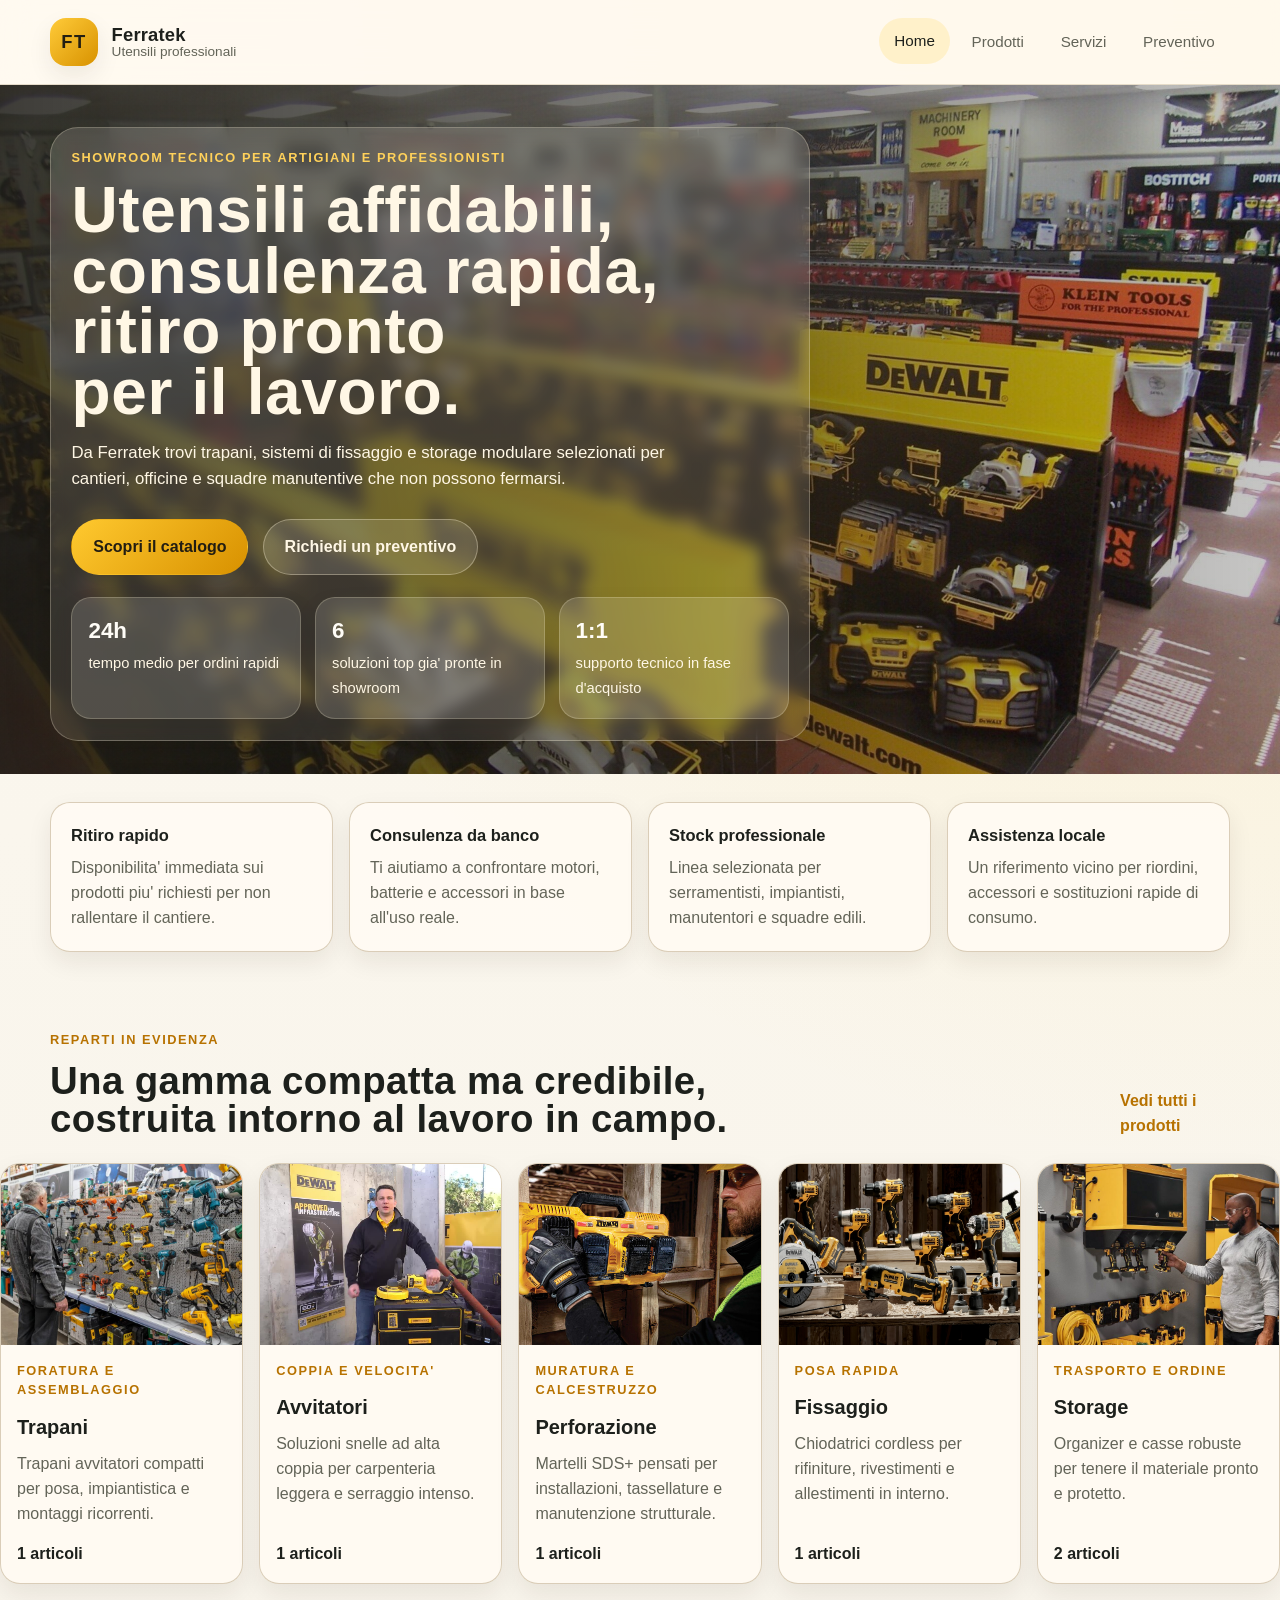
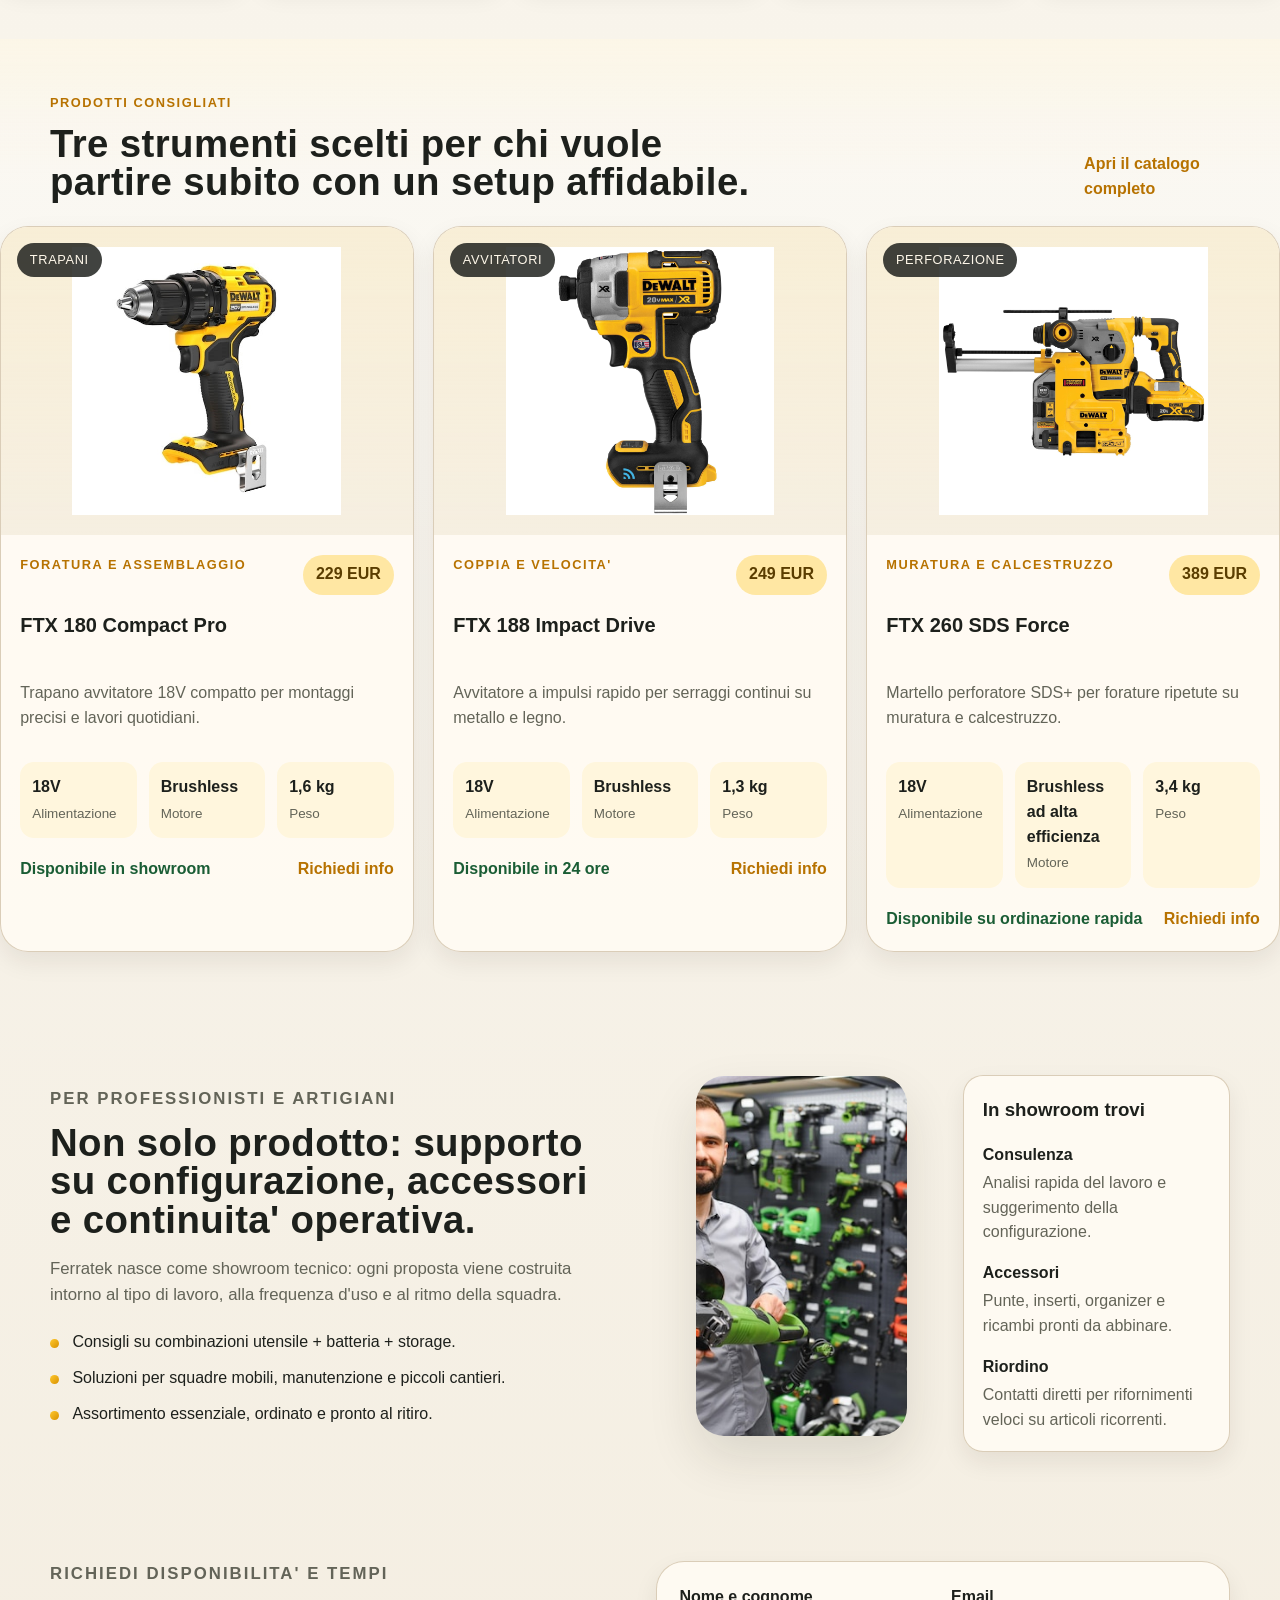
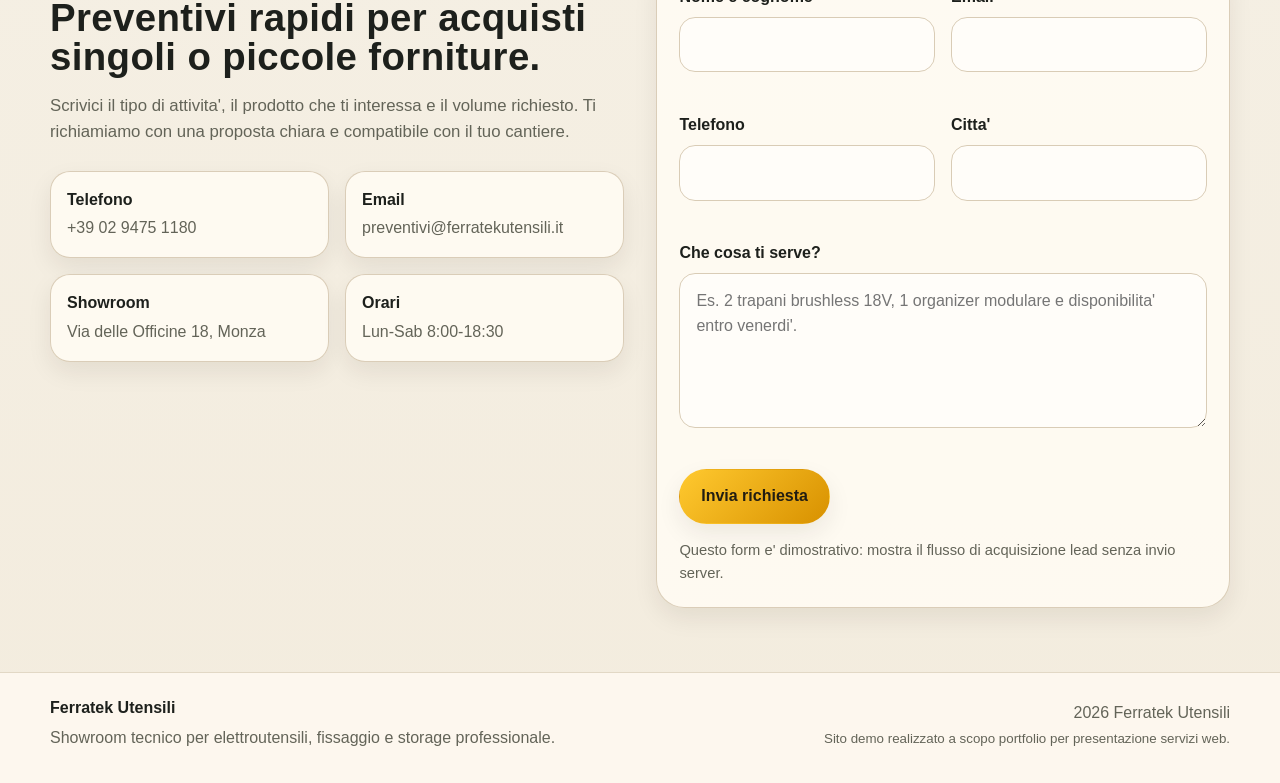
==== index.html @ fd9f859c "Initial commit" ====
<!DOCTYPE html>
<html lang="it">
  <head>
    <meta charset="UTF-8" />
    <meta name="viewport" content="width=device-width, initial-scale=1.0" />
    <title>Ferratek Utensili | Soluzioni professionali per cantiere e officina</title>
    <meta
      name="description"
      content="Ferratek Utensili e' il punto di riferimento per elettroutensili, storage professionale e consulenza tecnica per artigiani e imprese."
    />
    <link rel="stylesheet" href="assets/css/styles.css" />
  </head>
  <body data-page="home">
    <header class="site-header">
      <div class="container header-inner">
        <a class="brand" href="index.html" aria-label="Ferratek Utensili">
          <span class="brand-mark">FT</span>
          <span class="brand-copy">
            <strong>Ferratek</strong>
            <span>Utensili professionali</span>
          </span>
        </a>
        <button
          class="nav-toggle"
          type="button"
          aria-expanded="false"
          aria-controls="site-nav"
          aria-label="Apri menu di navigazione"
        >
          <span></span>
          <span></span>
          <span></span>
        </button>
        <nav class="site-nav" id="site-nav" aria-label="Navigazione principale">
          <a class="nav-link is-current" href="index.html">Home</a>
          <a class="nav-link" href="products.html">Prodotti</a>
          <a class="nav-link" href="#servizi">Servizi</a>
          <a class="nav-link" href="#preventivo">Preventivo</a>
        </nav>
      </div>
    </header>

    <main>
      <section class="hero-section">
        <div class="container hero-layout">
          <div class="hero-copy" data-reveal>
            <p class="eyebrow">Showroom tecnico per artigiani e professionisti</p>
            <h1>Utensili affidabili, consulenza rapida, ritiro pronto per il lavoro.</h1>
            <p class="hero-text">
              Da Ferratek trovi trapani, sistemi di fissaggio e storage modulare
              selezionati per cantieri, officine e squadre manutentive che non
              possono fermarsi.
            </p>
            <div class="hero-actions">
              <a class="button button-primary" href="products.html">Scopri il catalogo</a>
              <a class="button button-secondary" href="#preventivo">Richiedi un preventivo</a>
            </div>
            <div class="hero-metrics">
              <article>
                <strong>24h</strong>
                <span>tempo medio per ordini rapidi</span>
              </article>
              <article>
                <strong>6</strong>
                <span>soluzioni top gia' pronte in showroom</span>
              </article>
              <article>
                <strong>1:1</strong>
                <span>supporto tecnico in fase d'acquisto</span>
              </article>
            </div>
          </div>
        </div>
      </section>

      <section class="trust-section">
        <div class="container trust-grid">
          <article class="trust-card" data-reveal>
            <strong>Ritiro rapido</strong>
            <p>Disponibilita' immediata sui prodotti piu' richiesti per non rallentare il cantiere.</p>
          </article>
          <article class="trust-card" data-reveal>
            <strong>Consulenza da banco</strong>
            <p>Ti aiutiamo a confrontare motori, batterie e accessori in base all'uso reale.</p>
          </article>
          <article class="trust-card" data-reveal>
            <strong>Stock professionale</strong>
            <p>Linea selezionata per serramentisti, impiantisti, manutentori e squadre edili.</p>
          </article>
          <article class="trust-card" data-reveal>
            <strong>Assistenza locale</strong>
            <p>Un riferimento vicino per riordini, accessori e sostituzioni rapide di consumo.</p>
          </article>
        </div>
      </section>

      <section class="section-shell">
        <div class="container section-head">
          <div>
            <p class="eyebrow">Reparti in evidenza</p>
            <h2>Una gamma compatta ma credibile, costruita intorno al lavoro in campo.</h2>
          </div>
          <a class="text-link" href="products.html">Vedi tutti i prodotti</a>
        </div>
        <div id="category-grid" class="category-grid"></div>
      </section>

      <section class="section-shell section-highlight">
        <div class="container section-head">
          <div>
            <p class="eyebrow">Prodotti consigliati</p>
            <h2>Tre strumenti scelti per chi vuole partire subito con un setup affidabile.</h2>
          </div>
          <a class="text-link" href="products.html">Apri il catalogo completo</a>
        </div>
        <div id="featured-products" class="featured-grid"></div>
      </section>

      <section id="servizi" class="section-shell">
        <div class="container service-layout">
          <div class="service-copy" data-reveal>
            <p class="eyebrow">Per professionisti e artigiani</p>
            <h2>Non solo prodotto: supporto su configurazione, accessori e continuita' operativa.</h2>
            <p>
              Ferratek nasce come showroom tecnico: ogni proposta viene costruita
              intorno al tipo di lavoro, alla frequenza d'uso e al ritmo della squadra.
            </p>
            <ul class="service-list">
              <li>Consigli su combinazioni utensile + batteria + storage.</li>
              <li>Soluzioni per squadre mobili, manutenzione e piccoli cantieri.</li>
              <li>Assortimento essenziale, ordinato e pronto al ritiro.</li>
            </ul>
          </div>
          <div class="service-visual" data-reveal>
            <figure class="service-photo">
              <img
                src="images/staff/male-customer-power-tool-store_255667-70055-1896572058.jpg"
                alt="Addetto del negozio durante una consulenza tecnica"
                loading="lazy"
              />
            </figure>
            <aside class="service-panel">
              <h3>In showroom trovi</h3>
              <dl>
                <div>
                  <dt>Consulenza</dt>
                  <dd>Analisi rapida del lavoro e suggerimento della configurazione.</dd>
                </div>
                <div>
                  <dt>Accessori</dt>
                  <dd>Punte, inserti, organizer e ricambi pronti da abbinare.</dd>
                </div>
                <div>
                  <dt>Riordino</dt>
                  <dd>Contatti diretti per rifornimenti veloci su articoli ricorrenti.</dd>
                </div>
              </dl>
            </aside>
          </div>
        </div>
      </section>

      <section id="preventivo" class="section-shell contact-section">
        <div class="container contact-layout">
          <div class="contact-copy" data-reveal>
            <p class="eyebrow">Richiedi disponibilita' e tempi</p>
            <h2>Preventivi rapidi per acquisti singoli o piccole forniture.</h2>
            <p>
              Scrivici il tipo di attivita', il prodotto che ti interessa e il
              volume richiesto. Ti richiamiamo con una proposta chiara e compatibile
              con il tuo cantiere.
            </p>
            <div class="contact-cards">
              <article>
                <strong>Telefono</strong>
                <span>+39 02 9475 1180</span>
              </article>
              <article>
                <strong>Email</strong>
                <span>preventivi@ferratekutensili.it</span>
              </article>
              <article>
                <strong>Showroom</strong>
                <span>Via delle Officine 18, Monza</span>
              </article>
              <article>
                <strong>Orari</strong>
                <span>Lun-Sab 8:00-18:30</span>
              </article>
            </div>
          </div>

          <form class="quote-form" id="quote-form" novalidate data-reveal>
            <div class="form-grid">
              <label class="field">
                <span>Nome e cognome</span>
                <input type="text" name="name" required />
                <small class="field-note"></small>
              </label>
              <label class="field">
                <span>Email</span>
                <input type="email" name="email" required />
                <small class="field-note"></small>
              </label>
              <label class="field">
                <span>Telefono</span>
                <input type="tel" name="phone" required />
                <small class="field-note"></small>
              </label>
              <label class="field">
                <span>Citta'</span>
                <input type="text" name="city" required />
                <small class="field-note"></small>
              </label>
              <label class="field field-full">
                <span>Che cosa ti serve?</span>
                <textarea
                  name="message"
                  rows="5"
                  required
                  placeholder="Es. 2 trapani brushless 18V, 1 organizer modulare e disponibilita' entro venerdi'."
                ></textarea>
                <small class="field-note"></small>
              </label>
            </div>
            <button class="button button-primary" type="submit">Invia richiesta</button>
            <p class="form-disclaimer">
              Questo form e' dimostrativo: mostra il flusso di acquisizione lead senza invio server.
            </p>
            <p class="form-success" id="form-success" role="status" aria-live="polite" hidden>
              Richiesta simulata correttamente. In una versione live qui comparirebbe l'integrazione email o CRM.
            </p>
          </form>
        </div>
      </section>
    </main>

    <footer class="site-footer">
      <div class="container footer-inner">
        <div>
          <strong>Ferratek Utensili</strong>
          <p>Showroom tecnico per elettroutensili, fissaggio e storage professionale.</p>
        </div>
        <div class="footer-note">
          <p><span id="current-year"></span> Ferratek Utensili</p>
          <small>Sito demo realizzato a scopo portfolio per presentazione servizi web.</small>
        </div>
      </div>
    </footer>

    <script src="assets/js/products.js" defer></script>
    <script src="assets/js/main.js" defer></script>
  </body>
</html>
---- assets/css/styles.css ----
:root {
  --bg: #f7f3ea;
  --bg-strong: #fffdf9;
  --surface: #fffaf1;
  --surface-alt: #efe6d4;
  --ink: #1d201c;
  --muted: #636458;
  --line: #d9ccb6;
  --accent: #efb208;
  --accent-deep: #b77200;
  --accent-soft: #ffe7a3;
  --shadow-lg: 0 22px 50px rgba(35, 31, 19, 0.12);
  --shadow-sm: 0 10px 24px rgba(35, 31, 19, 0.08);
  --radius-lg: 28px;
  --radius-md: 20px;
  --radius-sm: 14px;
  --container: min(1180px, calc(100vw - 2rem));
}

*,
*::before,
*::after {
  box-sizing: border-box;
}

html {
  scroll-behavior: smooth;
}

body {
  margin: 0;
  font-family: "Trebuchet MS", "Segoe UI", sans-serif;
  color: var(--ink);
  background:
    radial-gradient(circle at top right, rgba(255, 215, 94, 0.24), transparent 28%),
    linear-gradient(180deg, #fcf8ef 0%, var(--bg) 52%, #f3ecde 100%);
  line-height: 1.55;
}

img {
  display: block;
  max-width: 100%;
}

a {
  color: inherit;
  text-decoration: none;
}

button,
input,
textarea {
  font: inherit;
}

button {
  cursor: pointer;
}

.container {
  width: var(--container);
  margin: 0 auto;
}

.site-header {
  position: sticky;
  top: 0;
  z-index: 20;
  backdrop-filter: blur(16px);
  background: rgba(255, 250, 241, 0.88);
  border-bottom: 1px solid rgba(217, 204, 182, 0.65);
}

.header-inner {
  display: flex;
  align-items: center;
  justify-content: space-between;
  gap: 1.25rem;
  min-height: 84px;
}

.brand {
  display: inline-flex;
  align-items: center;
  gap: 0.85rem;
  min-width: 0;
}

.brand-mark {
  display: inline-grid;
  place-items: center;
  width: 48px;
  height: 48px;
  border-radius: 16px;
  background: linear-gradient(135deg, #ffcb39, #d89200);
  color: #241f12;
  font-family: "Arial Narrow", "Franklin Gothic Medium", sans-serif;
  font-size: 1.15rem;
  font-weight: 800;
  letter-spacing: 0.08em;
  box-shadow: var(--shadow-sm);
}

.brand-copy {
  display: flex;
  flex-direction: column;
  line-height: 1.05;
}

.brand-copy strong,
.hero-copy h1,
.section-head h2,
.catalog-copy h1,
.catalog-toolbar h2,
.service-copy h2,
.contact-copy h2 {
  font-family: "Arial Narrow", "Franklin Gothic Medium", sans-serif;
  letter-spacing: 0.01em;
}

.brand-copy strong {
  font-size: 1.15rem;
}

.brand-copy span:last-child {
  font-size: 0.85rem;
  color: var(--muted);
}

.site-nav {
  display: flex;
  flex-wrap: wrap;
  justify-content: flex-end;
  gap: 0.4rem;
}

.nav-toggle {
  display: none;
  align-items: center;
  justify-content: center;
  width: 48px;
  height: 48px;
  padding: 0;
  border: 1px solid rgba(217, 204, 182, 0.9);
  border-radius: 16px;
  background: rgba(255, 250, 241, 0.94);
  box-shadow: var(--shadow-sm);
}

.nav-toggle span {
  position: absolute;
  width: 18px;
  height: 2px;
  border-radius: 999px;
  background: var(--ink);
  transition: transform 180ms ease, opacity 180ms ease;
}

.nav-toggle span:nth-child(1) {
  transform: translateY(-6px);
}

.nav-toggle span:nth-child(3) {
  transform: translateY(6px);
}

.nav-toggle.is-open span:nth-child(1) {
  transform: rotate(45deg);
}

.nav-toggle.is-open span:nth-child(2) {
  opacity: 0;
}

.nav-toggle.is-open span:nth-child(3) {
  transform: rotate(-45deg);
}

.nav-link {
  padding: 0.72rem 0.95rem;
  border-radius: 999px;
  color: var(--muted);
  font-size: 0.95rem;
  transition: background-color 160ms ease, color 160ms ease, transform 160ms ease;
}

.nav-link:hover,
.nav-link:focus-visible,
.nav-link.is-current {
  color: var(--ink);
  background: rgba(255, 226, 134, 0.34);
  transform: translateY(-1px);
}

.hero-section,
.catalog-hero {
  position: relative;
  overflow: clip;
}

.hero-section {
  padding: 2.6rem 0 2.1rem;
  background:
    linear-gradient(90deg, rgba(25, 23, 18, 0.84) 0%, rgba(25, 23, 18, 0.62) 42%, rgba(25, 23, 18, 0.24) 100%),
    url("../../images/prodotti/2014-10-26+01.36.22-3424379172.jpg") center/cover no-repeat;
}

.hero-layout,
.catalog-hero-layout,
.service-layout,
.contact-layout {
  display: grid;
  gap: 2rem;
}

.hero-layout,
.catalog-hero-layout {
  grid-template-columns: minmax(0, 760px);
  align-items: center;
}

.hero-copy h1,
.catalog-copy h1 {
  margin: 0 0 1rem;
  font-size: clamp(2.8rem, 5vw, 5.2rem);
  line-height: 0.95;
  text-wrap: balance;
}

.hero-text,
.catalog-copy p:last-child,
.contact-copy p,
.service-copy p {
  max-width: 64ch;
  color: var(--muted);
  font-size: 1.05rem;
}

.eyebrow {
  margin: 0 0 0.75rem;
  color: var(--accent-deep);
  text-transform: uppercase;
  font-size: 0.8rem;
  letter-spacing: 0.12em;
  font-weight: 800;
}

.hero-actions {
  display: flex;
  flex-wrap: wrap;
  gap: 0.9rem;
  margin-top: 1.7rem;
}

.hero-copy {
  padding: clamp(1.2rem, 1.6vw, 1.6rem);
  border-radius: var(--radius-lg);
  background: linear-gradient(180deg, rgba(255, 251, 243, 0.16), rgba(255, 251, 243, 0.1));
  border: 1px solid rgba(255, 243, 214, 0.26);
  box-shadow: var(--shadow-lg);
  backdrop-filter: blur(8px);
}

.hero-copy h1,
.hero-copy .hero-text,
.hero-copy .hero-metrics span {
  color: #fff7e5;
}

.hero-copy .eyebrow {
  color: #ffd15a;
}

.hero-copy .button-secondary {
  border-color: rgba(255, 244, 212, 0.35);
  background: rgba(255, 251, 243, 0.12);
  color: #fff7e5;
}

.button {
  display: inline-flex;
  align-items: center;
  justify-content: center;
  min-height: 52px;
  padding: 0.9rem 1.3rem;
  border-radius: 999px;
  border: 1px solid transparent;
  font-weight: 700;
  transition: transform 180ms ease, box-shadow 180ms ease, background-color 180ms ease;
}

.button:hover,
.button:focus-visible,
.filter-chip:hover,
.filter-chip:focus-visible,
.text-link:hover,
.text-link:focus-visible {
  transform: translateY(-2px);
}

.button-primary {
  background: linear-gradient(135deg, #ffc92f, #d89100);
  color: #221d12;
  box-shadow: var(--shadow-sm);
}

.button-secondary {
  border-color: var(--line);
  background: rgba(255, 255, 255, 0.6);
}

.hero-metrics {
  display: grid;
  grid-template-columns: repeat(3, minmax(0, 1fr));
  gap: 0.85rem;
  margin-top: 1.4rem;
}

.hero-metrics article {
  padding: 1rem 1rem 1.1rem;
  border-radius: var(--radius-md);
  background: rgba(255, 251, 243, 0.14);
  border: 1px solid rgba(255, 243, 214, 0.22);
  box-shadow: var(--shadow-sm);
}

.hero-metrics strong {
  display: block;
  font-size: 1.4rem;
  margin-bottom: 0.15rem;
  color: #fffdf7;
}

.hero-metrics span {
  color: #f4ead4;
  font-size: 0.92rem;
}

.service-photo,
.catalog-hero-figure {
  overflow: hidden;
  border-radius: var(--radius-lg);
  box-shadow: var(--shadow-lg);
}

.service-photo img,
.catalog-hero-figure img {
  width: 100%;
  height: 100%;
  object-fit: cover;
}

.catalog-hero-figure img {
  object-fit: contain;
}

.trust-section {
  padding-top: 1.75rem;
  padding-bottom: 1.5rem;
}

.trust-grid {
  display: grid;
  grid-template-columns: repeat(4, minmax(0, 1fr));
  gap: 1rem;
}

.trust-card,
.service-panel,
.contact-cards article,
.quote-form,
.category-card,
.product-card,
.catalog-shell {
  background: rgba(255, 251, 243, 0.9);
  border: 1px solid rgba(217, 204, 182, 0.95);
  box-shadow: var(--shadow-sm);
}

.trust-card {
  padding: 1.25rem;
  border-radius: var(--radius-md);
}

.trust-card strong {
  display: block;
  margin-bottom: 0.45rem;
  font-size: 1.03rem;
}

.trust-card p {
  margin: 0;
  color: var(--muted);
}

.section-shell {
  padding: 3.4rem 0;
}

.section-highlight {
  background:
    linear-gradient(180deg, rgba(255, 231, 163, 0.15), transparent 14%),
    linear-gradient(180deg, rgba(255, 255, 255, 0.42), rgba(255, 255, 255, 0));
}

.section-head {
  display: flex;
  align-items: end;
  justify-content: space-between;
  gap: 1.5rem;
  margin-bottom: 1.5rem;
}

.section-head h2,
.service-copy h2,
.contact-copy h2,
.catalog-toolbar h2 {
  margin: 0;
  font-size: clamp(2rem, 3vw, 3.3rem);
  line-height: 1;
  text-wrap: balance;
}

.text-link {
  color: var(--accent-deep);
  font-weight: 700;
  transition: transform 180ms ease, color 180ms ease;
}

.text-link:hover,
.text-link:focus-visible {
  color: #8b5900;
}

.category-grid {
  display: grid;
  grid-template-columns: repeat(5, minmax(0, 1fr));
  gap: 1rem;
}

.category-card {
  display: flex;
  flex-direction: column;
  border-radius: var(--radius-md);
  overflow: hidden;
  transition: transform 180ms ease, box-shadow 180ms ease;
}

.category-card:hover,
.category-card:focus-visible,
.product-card:hover,
.product-card:focus-within {
  transform: translateY(-4px);
  box-shadow: 0 28px 50px rgba(35, 31, 19, 0.13);
}

.category-card-image {
  aspect-ratio: 4 / 3;
  overflow: hidden;
}

.category-card-image img {
  width: 100%;
  height: 100%;
  object-fit: cover;
}

.category-card-storage .category-card-image img {
  transform: scale(1.32);
  transform-origin: center;
  object-position: center 52%;
}

.category-card-copy {
  display: flex;
  flex: 1;
  flex-direction: column;
  padding: 1rem;
}

.category-card-copy h3,
.product-card h3 {
  margin: 0 0 0.55rem;
  font-size: 1.25rem;
}

.category-card-copy p:not(.eyebrow),
.product-tagline,
.catalog-status,
.product-specs span,
.use-case,
.form-disclaimer,
.field-note,
.footer-note small,
.site-footer p {
  color: var(--muted);
}

.category-card-copy p:not(.eyebrow) {
  margin: 0 0 1rem;
}

.category-meta {
  margin-top: auto;
  color: var(--ink);
  font-weight: 700;
}

.featured-grid,
.product-grid {
  display: grid;
  gap: 1.2rem;
}

.featured-grid {
  grid-template-columns: repeat(3, minmax(0, 1fr));
}

.product-grid {
  grid-template-columns: repeat(2, minmax(0, 1fr));
}

.product-card {
  border-radius: var(--radius-lg);
  overflow: hidden;
}

.product-image-wrap {
  position: relative;
  aspect-ratio: 4 / 3;
  background:
    linear-gradient(180deg, rgba(255, 238, 188, 0.28), rgba(255, 255, 255, 0)),
    #f6efe1;
}

.product-image-wrap img {
  width: 100%;
  height: 100%;
  object-fit: contain;
  padding: 1.25rem;
}

.product-category {
  position: absolute;
  left: 1rem;
  top: 1rem;
  padding: 0.45rem 0.8rem;
  border-radius: 999px;
  background: rgba(29, 32, 28, 0.84);
  color: #fff8ea;
  font-size: 0.8rem;
  letter-spacing: 0.05em;
  text-transform: uppercase;
}

.product-card-body {
  display: flex;
  flex-direction: column;
  gap: 0.95rem;
  padding: 1.2rem;
}

.product-topline {
  display: flex;
  align-items: start;
  justify-content: space-between;
  gap: 1rem;
}

.product-topline .eyebrow {
  margin: 0;
}

.price-tag {
  flex-shrink: 0;
  display: inline-flex;
  align-items: center;
  justify-content: center;
  min-width: 88px;
  min-height: 40px;
  padding: 0.35rem 0.8rem;
  border-radius: 999px;
  background: var(--accent-soft);
  color: #5a3d00;
  font-weight: 800;
}

.product-specs,
.compact-specs,
.service-list,
.service-panel dl {
  margin: 0;
  padding: 0;
  list-style: none;
}

.product-specs {
  display: grid;
  gap: 0.55rem;
}

.product-specs li {
  display: flex;
  justify-content: space-between;
  gap: 1rem;
  padding-bottom: 0.55rem;
  border-bottom: 1px solid rgba(217, 204, 182, 0.55);
}

.product-specs strong {
  text-align: right;
}

.compact-specs {
  display: grid;
  grid-template-columns: repeat(3, minmax(0, 1fr));
  gap: 0.75rem;
}

.compact-specs li {
  padding: 0.85rem 0.75rem;
  border-radius: var(--radius-sm);
  background: #fff6dd;
}

.compact-specs strong,
.compact-specs span {
  display: block;
}

.compact-specs strong {
  margin-bottom: 0.22rem;
}

.compact-specs span {
  font-size: 0.84rem;
  color: var(--muted);
}

.use-case {
  margin: 0;
}

.product-footer {
  display: flex;
  align-items: center;
  justify-content: space-between;
  gap: 1rem;
  margin-top: auto;
  padding-top: 0.25rem;
}

.availability {
  font-weight: 700;
  color: #1a5d35;
}

.service-layout,
.contact-layout {
  grid-template-columns: repeat(2, minmax(0, 1fr));
  align-items: center;
}

.service-list {
  display: grid;
  gap: 0.7rem;
  margin-top: 1.4rem;
}

.service-list li {
  position: relative;
  padding-left: 1.4rem;
}

.service-list li::before {
  content: "";
  position: absolute;
  left: 0;
  top: 0.55rem;
  width: 0.55rem;
  height: 0.55rem;
  border-radius: 50%;
  background: linear-gradient(135deg, #ffc92f, #d89100);
}

.service-visual {
  display: grid;
  grid-template-columns: 1fr 0.92fr;
  gap: 1rem;
}

.service-photo {
  min-height: 360px;
}

.service-photo img {
  object-position: center;
}

.service-panel {
  align-self: end;
  padding: 1.2rem;
  border-radius: var(--radius-md);
}

.service-panel h3 {
  margin-top: 0;
}

.service-panel dl {
  display: grid;
  gap: 1rem;
}

.service-panel dt {
  font-weight: 800;
  margin-bottom: 0.2rem;
}

.service-panel dd {
  margin: 0;
  color: var(--muted);
}

.contact-section {
  padding-bottom: 4rem;
}

.contact-layout {
  align-items: start;
}

.contact-cards {
  display: grid;
  grid-template-columns: repeat(2, minmax(0, 1fr));
  gap: 1rem;
  margin-top: 1.6rem;
}

.contact-cards article {
  padding: 1rem;
  border-radius: var(--radius-md);
}

.contact-cards strong,
.contact-cards span {
  display: block;
}

.contact-cards span {
  margin-top: 0.25rem;
  color: var(--muted);
}

.quote-form {
  padding: 1.4rem;
  border-radius: var(--radius-lg);
}

.form-grid {
  display: grid;
  grid-template-columns: repeat(2, minmax(0, 1fr));
  gap: 1rem;
  margin-bottom: 1rem;
}

.field {
  display: grid;
  gap: 0.45rem;
}

.field-full {
  grid-column: 1 / -1;
}

.field span {
  font-weight: 700;
}

.field input,
.field textarea {
  width: 100%;
  padding: 0.9rem 1rem;
  border-radius: 16px;
  border: 1px solid var(--line);
  background: #fffdf9;
  transition: border-color 180ms ease, box-shadow 180ms ease;
}

.field input:focus,
.field textarea:focus {
  outline: none;
  border-color: var(--accent);
  box-shadow: 0 0 0 4px rgba(239, 178, 8, 0.18);
}

.field input[aria-invalid="true"],
.field textarea[aria-invalid="true"] {
  border-color: #c65836;
  box-shadow: 0 0 0 4px rgba(198, 88, 54, 0.12);
}

.field-note {
  min-height: 1.1rem;
  font-size: 0.85rem;
  color: #b64225;
}

.form-disclaimer {
  margin-bottom: 0;
  font-size: 0.92rem;
}

.form-success {
  margin-top: 1rem;
  padding: 0.95rem 1rem;
  border-radius: 16px;
  background: rgba(40, 137, 86, 0.12);
  color: #1a5d35;
  font-weight: 700;
}

.catalog-hero {
  padding: 4rem 0 2rem;
}

.catalog-hero-figure {
  min-height: 360px;
  background:
    radial-gradient(circle at top right, rgba(255, 201, 47, 0.25), transparent 25%),
    linear-gradient(180deg, #fffaf1, #efe2c7);
  padding: 1.5rem;
}

.catalog-shell {
  padding: 1.4rem;
  border-radius: var(--radius-lg);
}

.catalog-toolbar {
  display: grid;
  gap: 1.1rem;
  margin-bottom: 1.4rem;
}

.catalog-toolbar-copy {
  max-width: 540px;
}

.catalog-status {
  margin-bottom: 0;
}

.filter-row {
  display: flex;
  flex-wrap: wrap;
  justify-content: flex-start;
  gap: 0.65rem;
}

.filter-chip {
  min-height: 44px;
  padding: 0.6rem 0.95rem;
  border: 1px solid rgba(217, 204, 182, 0.95);
  border-radius: 999px;
  background: #fffdfa;
  color: var(--ink);
  font-weight: 700;
  font-size: 0.98rem;
  transition: transform 180ms ease, background-color 180ms ease, border-color 180ms ease;
}

.filter-chip.is-active {
  border-color: transparent;
  background: linear-gradient(135deg, #ffc92f, #d89100);
  color: #241f12;
}

.site-footer {
  border-top: 1px solid rgba(217, 204, 182, 0.72);
  background: rgba(255, 250, 241, 0.86);
}

.footer-inner {
  display: flex;
  justify-content: space-between;
  gap: 1rem;
  padding: 1.4rem 0 2rem;
}

.site-footer p {
  margin: 0.35rem 0 0;
}

.footer-note {
  text-align: right;
}

[data-reveal] {
  animation: rise-in 640ms ease both;
}

@keyframes rise-in {
  from {
    opacity: 0;
    transform: translateY(16px);
  }

  to {
    opacity: 1;
    transform: translateY(0);
  }
}

@media (max-width: 1080px) {
  .hero-layout,
  .catalog-hero-layout,
  .service-layout,
  .contact-layout,
  .featured-grid,
  .product-grid,
  .trust-grid,
  .category-grid {
    grid-template-columns: repeat(2, minmax(0, 1fr));
  }

  .catalog-toolbar,
  .section-head,
  .footer-inner {
    align-items: start;
    flex-direction: column;
  }

  .filter-row {
    justify-content: flex-start;
  }
}

@media (max-width: 780px) {
  .header-inner,
  .hero-metrics,
  .service-visual,
  .contact-cards,
  .form-grid,
  .trust-grid,
  .category-grid,
  .featured-grid,
  .product-grid,
  .hero-layout,
  .catalog-hero-layout,
  .service-layout,
  .contact-layout {
    grid-template-columns: 1fr;
  }

  .header-inner {
    flex-wrap: wrap;
    align-items: center;
    justify-content: space-between;
    padding: 0.8rem 0;
  }

  .brand {
    flex: 1;
  }

  .nav-toggle {
    position: relative;
    display: inline-flex;
  }

  .site-nav {
    width: 100%;
    display: none;
    flex-direction: column;
    gap: 0.25rem;
    margin-top: 0.8rem;
    padding: 0.5rem;
    border-radius: 20px;
    background: rgba(255, 250, 241, 0.98);
    border: 1px solid rgba(217, 204, 182, 0.9);
    box-shadow: var(--shadow-sm);
    justify-content: flex-start;
  }

  .site-nav.is-open {
    display: flex;
  }

  .nav-link {
    width: 100%;
    padding: 0.85rem 0.95rem;
  }

  .hero-section,
  .catalog-hero,
  .section-shell {
    padding-top: 2.8rem;
    padding-bottom: 2.8rem;
  }

  .trust-section {
    padding-top: 1.25rem;
  }

  .hero-copy h1,
  .catalog-copy h1 {
    font-size: clamp(2.3rem, 11vw, 3.8rem);
  }

  .service-photo,
  .catalog-hero-figure {
    min-height: 280px;
  }

  .product-specs li,
  .product-footer,
  .product-topline {
    flex-direction: column;
    align-items: start;
  }

  .product-specs strong {
    text-align: left;
  }

  .compact-specs {
    grid-template-columns: 1fr;
  }

  .footer-note {
    text-align: left;
  }
}

@media (prefers-reduced-motion: reduce) {
  html {
    scroll-behavior: auto;
  }

  *,
  *::before,
  *::after {
    animation: none !important;
    transition: none !important;
  }
}
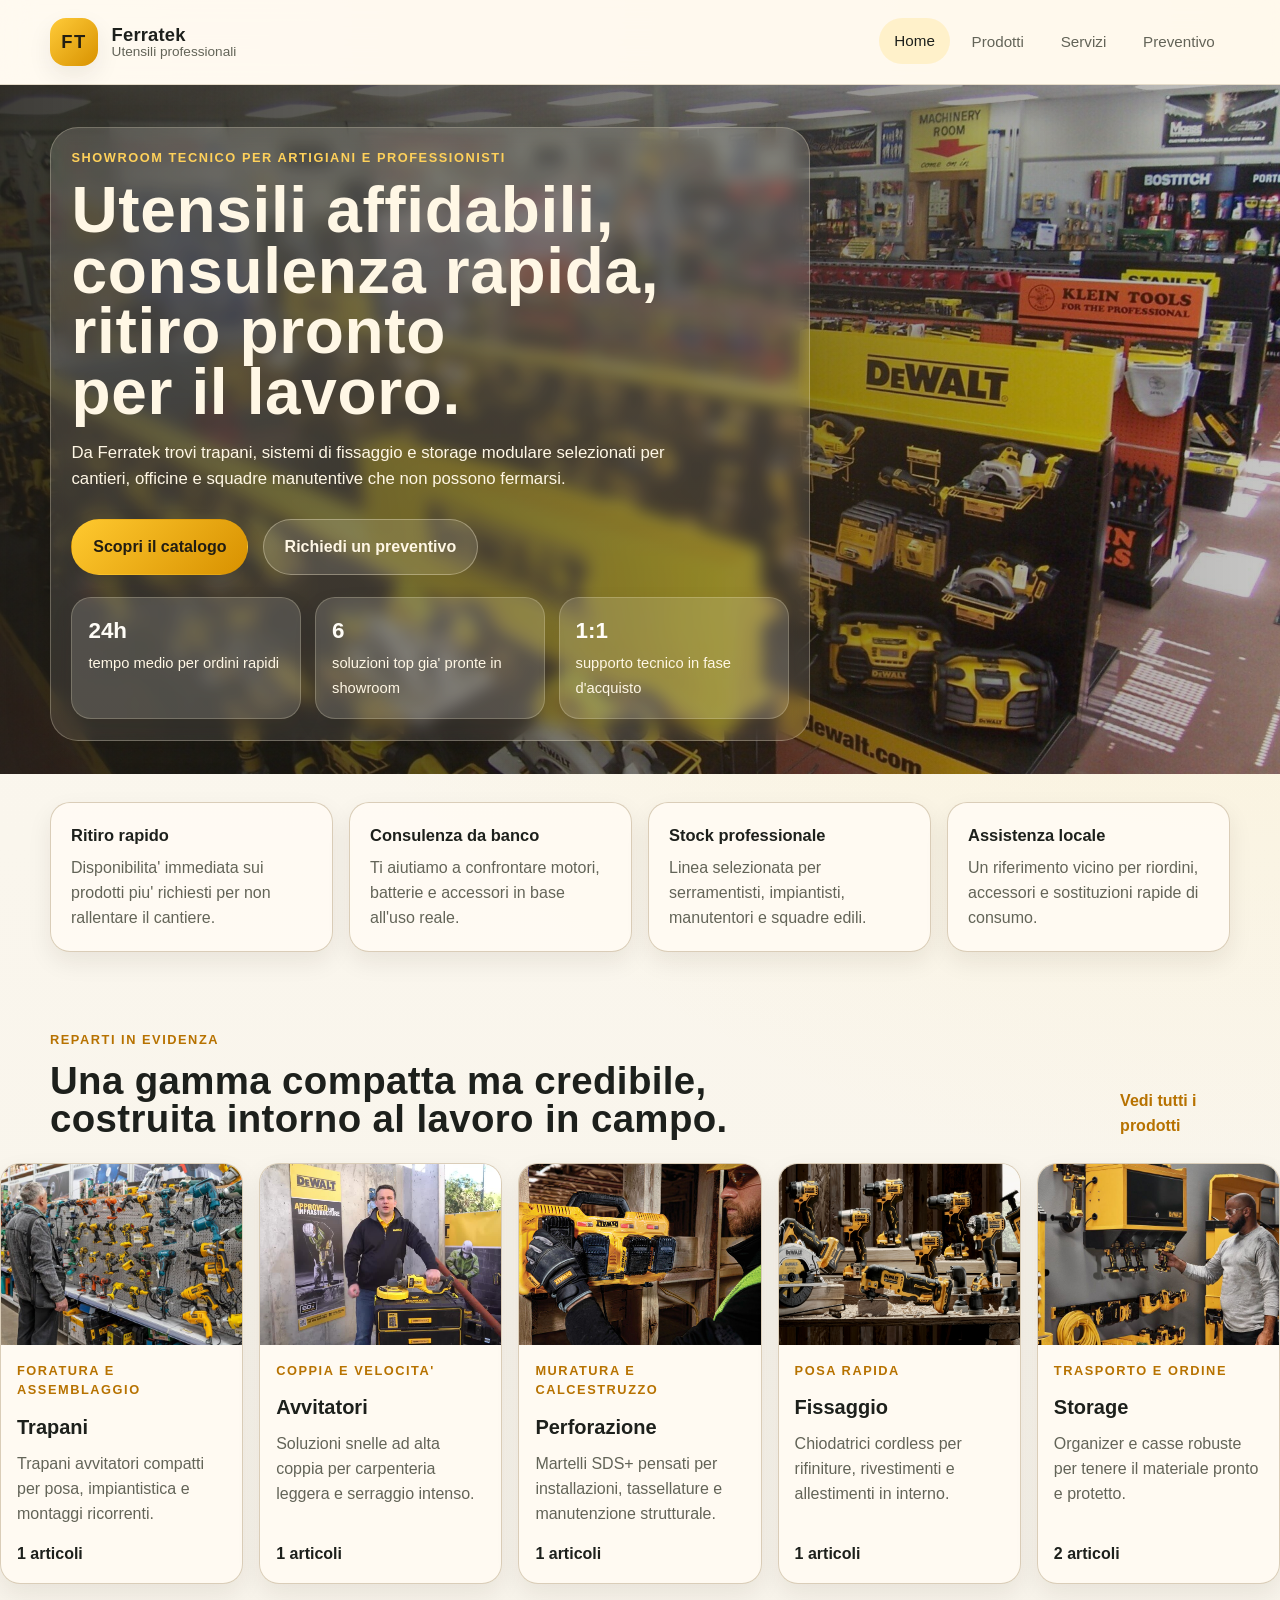
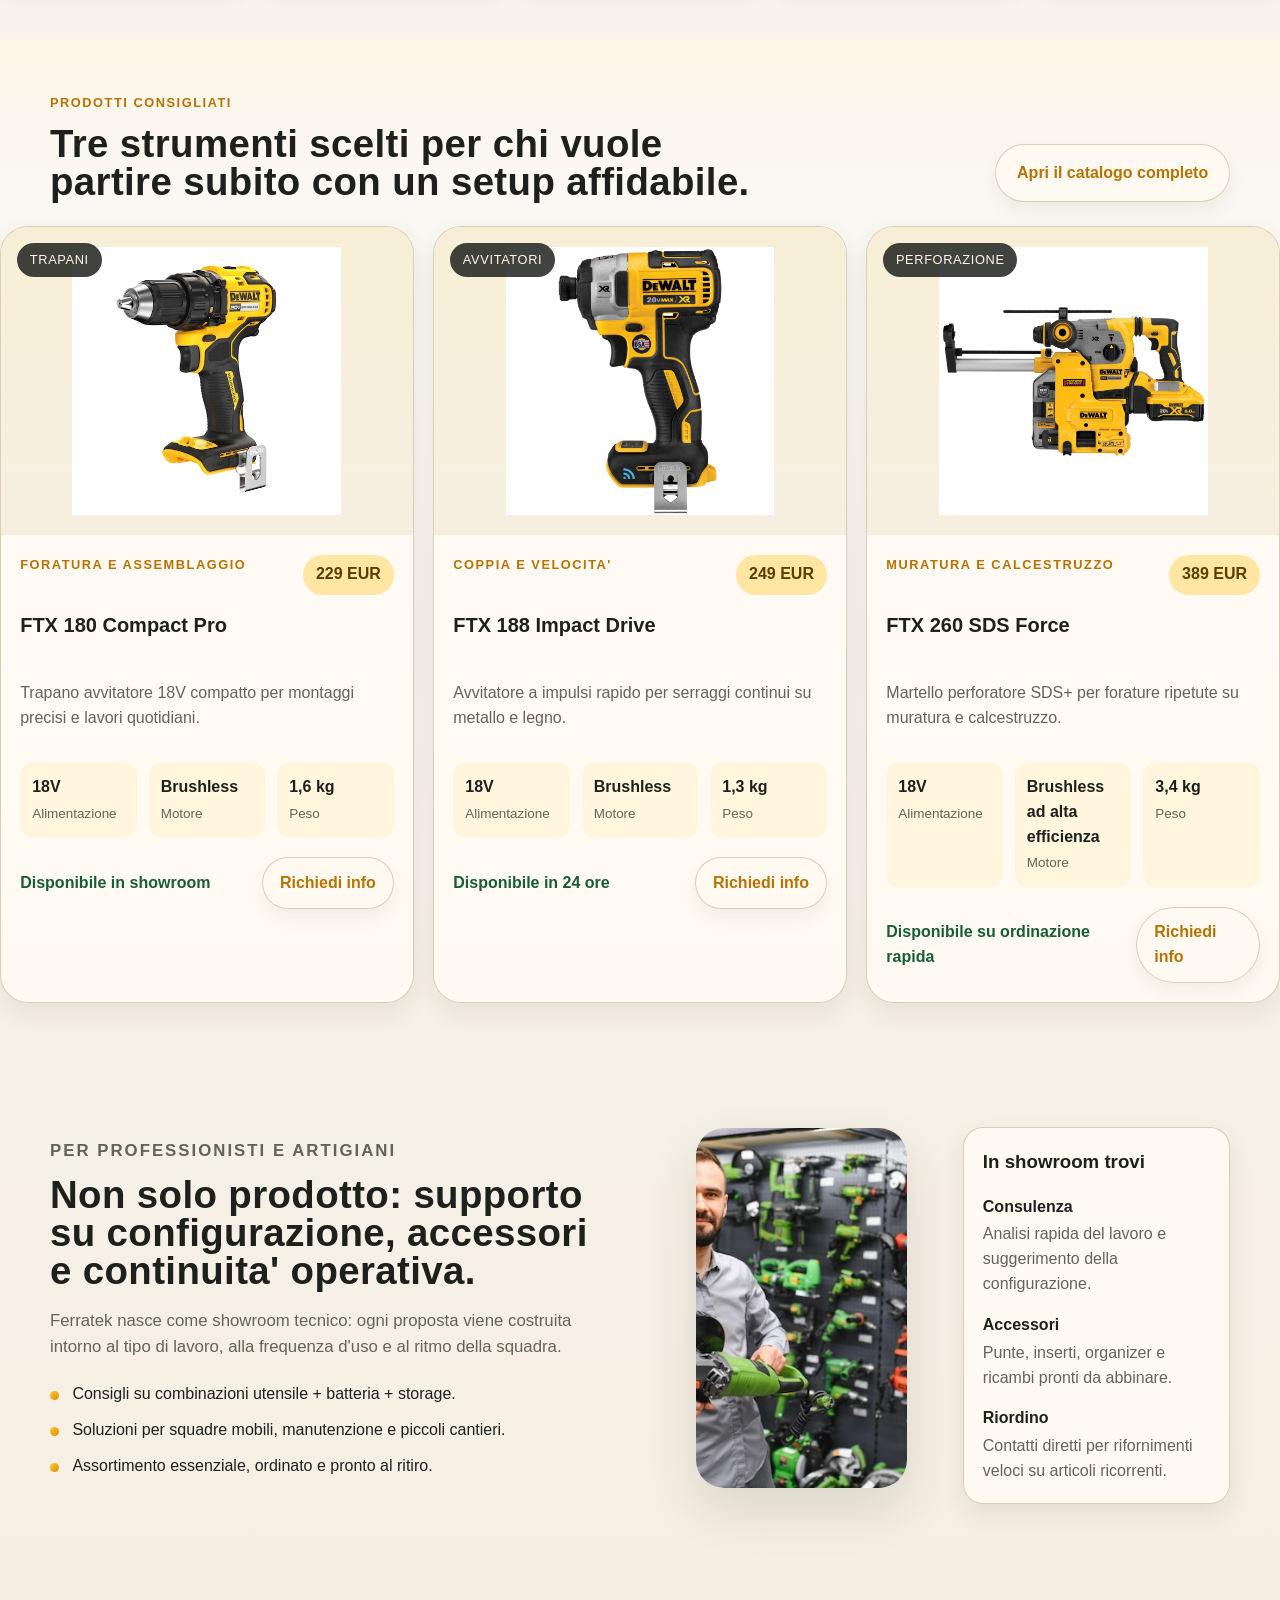
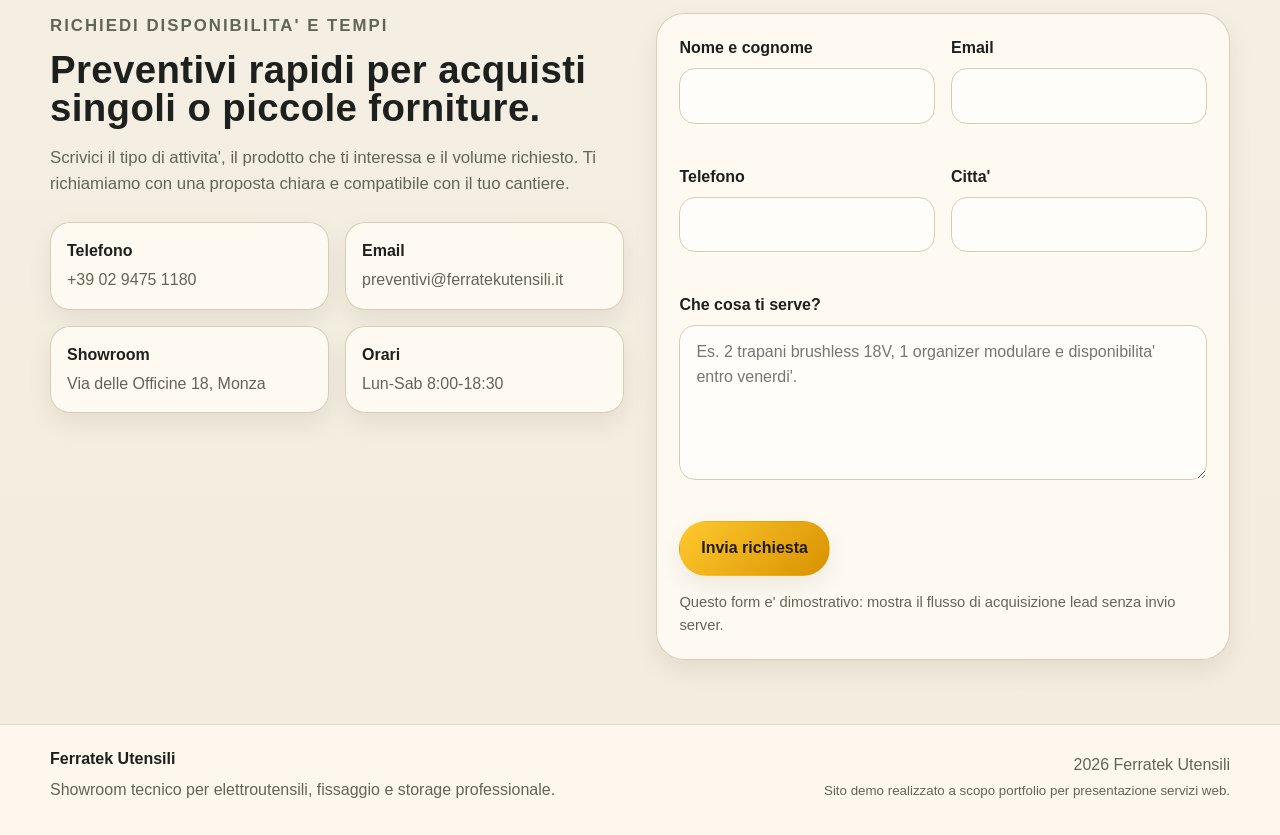
==== commit 7336d3a4: "update-1" ====
--- a/index.html
+++ b/index.html
@@ -111,7 +111,7 @@
             <p class="eyebrow">Prodotti consigliati</p>
             <h2>Tre strumenti scelti per chi vuole partire subito con un setup affidabile.</h2>
           </div>
-          <a class="text-link" href="products.html">Apri il catalogo completo</a>
+          <a class="text-link action-link section-action-link" href="products.html">Apri il catalogo completo</a>
         </div>
         <div id="featured-products" class="featured-grid"></div>
       </section>
--- a/assets/css/styles.css
+++ b/assets/css/styles.css
@@ -427,9 +427,32 @@
   transition: transform 180ms ease, color 180ms ease;
 }
 
+.action-link {
+  display: inline-flex;
+  align-items: center;
+  padding: 0.78rem 1.05rem;
+  border: 1px solid rgba(217, 204, 182, 0.95);
+  border-radius: 999px;
+  background: rgba(255, 250, 241, 0.92);
+  box-shadow: 0 8px 18px rgba(35, 31, 19, 0.06);
+}
+
+.section-action-link {
+  flex-shrink: 0;
+  padding: 0.95rem 1.3rem;
+  white-space: nowrap;
+}
+
 .text-link:hover,
 .text-link:focus-visible {
   color: #8b5900;
+}
+
+.action-link:hover,
+.action-link:focus-visible {
+  border-color: rgba(215, 145, 0, 0.38);
+  background: #fffdf8;
+  box-shadow: 0 14px 24px rgba(35, 31, 19, 0.09);
 }
 
 .category-grid {
@@ -933,6 +956,10 @@
 
   .filter-row {
     justify-content: flex-start;
+  }
+
+  .section-action-link {
+    white-space: normal;
   }
 }
 
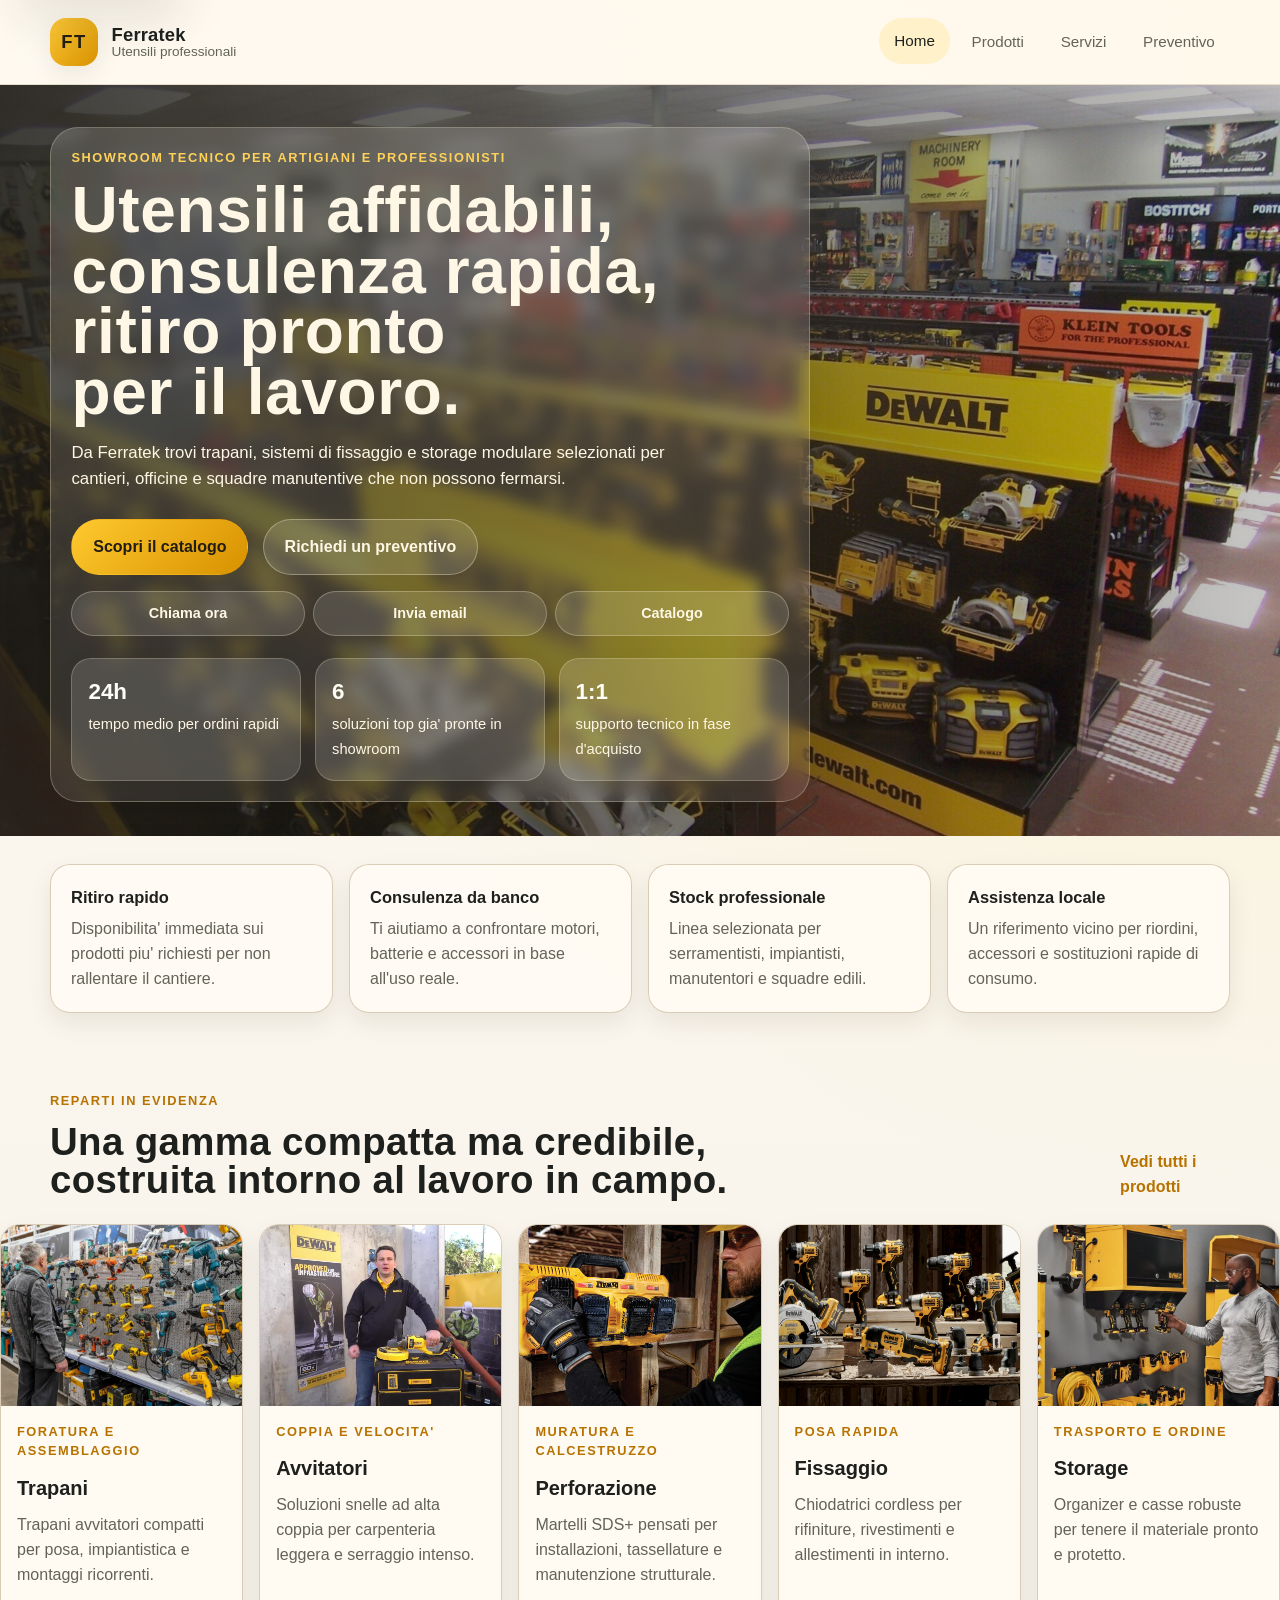
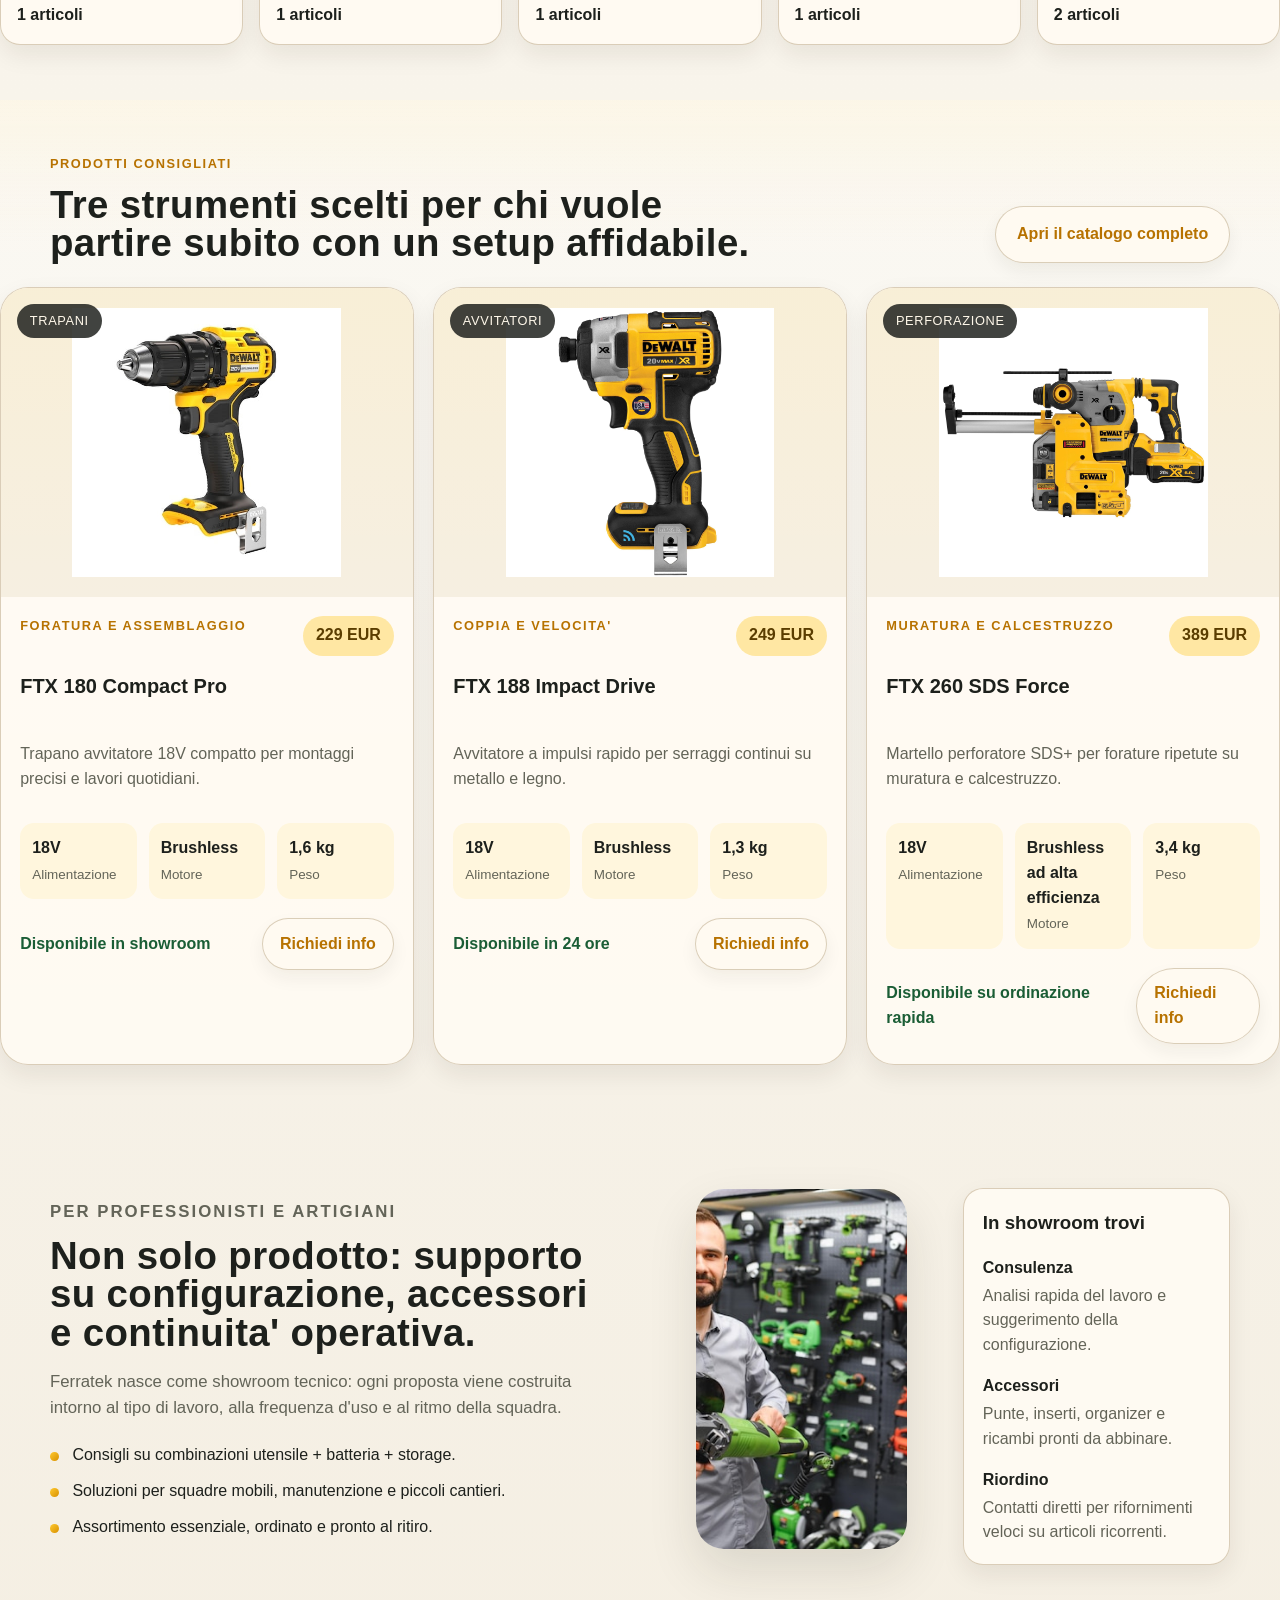
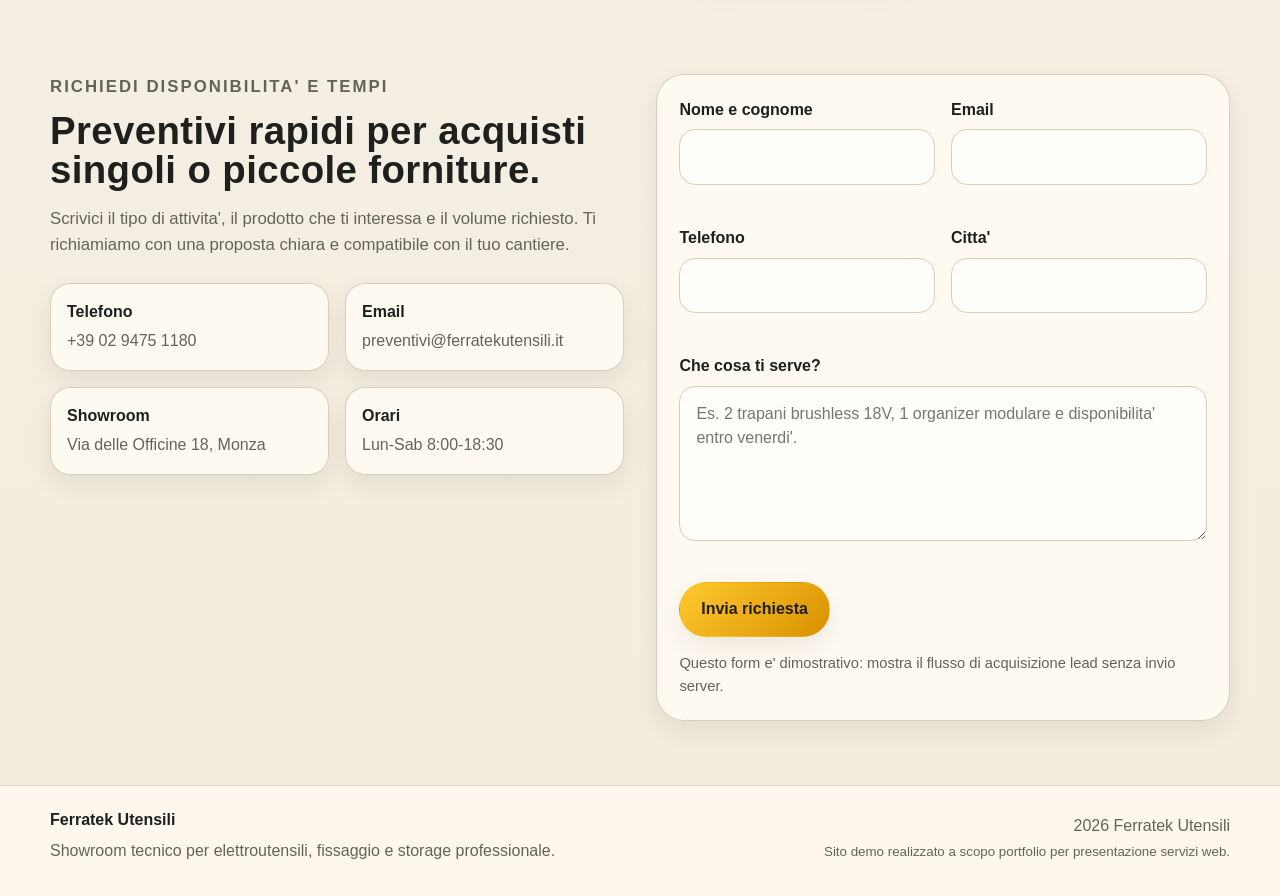
==== commit 21970b93: "Improve mobile-first UI and UX" ====
--- a/index.html
+++ b/index.html
@@ -11,6 +11,7 @@
     <link rel="stylesheet" href="assets/css/styles.css" />
   </head>
   <body data-page="home">
+    <a class="skip-link" href="#main-content">Salta al contenuto</a>
     <header class="site-header">
       <div class="container header-inner">
         <a class="brand" href="index.html" aria-label="Ferratek Utensili">
@@ -40,7 +41,7 @@
       </div>
     </header>
 
-    <main>
+    <main id="main-content">
       <section class="hero-section">
         <div class="container hero-layout">
           <div class="hero-copy" data-reveal>
@@ -54,6 +55,11 @@
             <div class="hero-actions">
               <a class="button button-primary" href="products.html">Scopri il catalogo</a>
               <a class="button button-secondary" href="#preventivo">Richiedi un preventivo</a>
+            </div>
+            <div class="quick-actions" aria-label="Azioni rapide">
+              <a href="tel:+390294751180">Chiama ora</a>
+              <a href="mailto:preventivi@ferratekutensili.it">Invia email</a>
+              <a href="products.html">Catalogo</a>
             </div>
             <div class="hero-metrics">
               <article>
@@ -235,6 +241,11 @@
       </section>
     </main>
 
+    <nav class="mobile-cta-bar" aria-label="Azioni rapide mobile">
+      <a href="products.html">Catalogo</a>
+      <a class="mobile-cta-primary" href="index.html#preventivo">Preventivo</a>
+    </nav>
+
     <footer class="site-footer">
       <div class="container footer-inner">
         <div>
--- a/assets/css/styles.css
+++ b/assets/css/styles.css
@@ -1060,6 +1060,274 @@
   }
 }
 
+/* Mobile-first UX refinements */
+.skip-link {
+  position: fixed;
+  left: 1rem;
+  top: 1rem;
+  z-index: 100;
+  transform: translateY(-140%);
+  padding: 0.75rem 1rem;
+  border-radius: 999px;
+  background: var(--ink);
+  color: #fff8ea;
+  font-weight: 800;
+  box-shadow: var(--shadow-lg);
+  transition: transform 180ms ease;
+}
+
+.skip-link:focus {
+  transform: translateY(0);
+}
+
+.quick-actions {
+  display: grid;
+  grid-template-columns: repeat(3, minmax(0, 1fr));
+  gap: 0.55rem;
+  margin-top: 1rem;
+}
+
+.quick-actions a {
+  display: inline-flex;
+  min-height: 44px;
+  align-items: center;
+  justify-content: center;
+  padding: 0.65rem 0.7rem;
+  border: 1px solid rgba(255, 243, 214, 0.28);
+  border-radius: 999px;
+  background: rgba(255, 251, 243, 0.12);
+  color: #fff7e5;
+  font-size: 0.9rem;
+  font-weight: 800;
+}
+
+.mobile-cta-bar {
+  display: none;
+}
+
+@media (max-width: 780px) {
+  :root {
+    --container: min(100% - 1rem, 44rem);
+    --radius-lg: 22px;
+    --radius-md: 18px;
+  }
+
+  body {
+    padding-bottom: 5.25rem;
+    background:
+      radial-gradient(circle at top right, rgba(255, 215, 94, 0.18), transparent 32%),
+      linear-gradient(180deg, #fffaf0 0%, var(--bg) 58%, #f3ecde 100%);
+  }
+
+  .site-header {
+    backdrop-filter: blur(20px) saturate(1.2);
+  }
+
+  .header-inner {
+    min-height: 72px;
+  }
+
+  .brand-mark {
+    width: 44px;
+    height: 44px;
+    border-radius: 14px;
+  }
+
+  .brand-copy span:last-child {
+    max-width: 11rem;
+    white-space: nowrap;
+    overflow: hidden;
+    text-overflow: ellipsis;
+  }
+
+  .site-nav {
+    position: absolute;
+    left: 0.5rem;
+    right: 0.5rem;
+    top: calc(100% - 0.65rem);
+    width: auto;
+    margin-top: 0;
+    padding: 0.7rem;
+  }
+
+  .nav-link {
+    display: flex;
+    min-height: 48px;
+    align-items: center;
+    border-radius: 16px;
+    font-weight: 800;
+  }
+
+  .hero-section {
+    min-height: calc(100svh - 72px);
+    display: grid;
+    align-items: end;
+    padding-top: 2rem;
+    background:
+      linear-gradient(180deg, rgba(25, 23, 18, 0.18) 0%, rgba(25, 23, 18, 0.72) 42%, rgba(25, 23, 18, 0.92) 100%),
+      url("../../images/prodotti/2014-10-26+01.36.22-3424379172.jpg") center/cover no-repeat;
+  }
+
+  .hero-copy {
+    padding: 1rem;
+    border-radius: 24px;
+  }
+
+  .hero-actions,
+  .product-footer {
+    display: grid;
+    grid-template-columns: 1fr;
+  }
+
+  .button,
+  .product-footer .action-link,
+  .quote-form .button {
+    width: 100%;
+    min-height: 54px;
+  }
+
+  .hero-metrics {
+    gap: 0.6rem;
+  }
+
+  .hero-metrics article,
+  .trust-card,
+  .contact-cards article,
+  .quote-form,
+  .catalog-shell,
+  .product-card-body,
+  .category-card-copy {
+    padding: 1rem;
+  }
+
+  .trust-grid,
+  .category-grid,
+  .featured-grid,
+  .product-grid {
+    gap: 0.85rem;
+  }
+
+  .section-head {
+    gap: 0.85rem;
+    margin-bottom: 1rem;
+  }
+
+  .section-head .text-link,
+  .section-action-link {
+    width: 100%;
+    justify-content: center;
+  }
+
+  .category-card,
+  .product-card,
+  .trust-card {
+    box-shadow: 0 12px 26px rgba(35, 31, 19, 0.09);
+  }
+
+  .product-image-wrap {
+    aspect-ratio: 1 / 0.78;
+  }
+
+  .product-card-body {
+    gap: 0.75rem;
+  }
+
+  .catalog-toolbar {
+    position: sticky;
+    top: 73px;
+    z-index: 10;
+    margin: -1rem -1rem 1rem;
+    padding: 1rem;
+    border-bottom: 1px solid rgba(217, 204, 182, 0.75);
+    border-radius: 22px 22px 0 0;
+    background: rgba(255, 251, 243, 0.96);
+    backdrop-filter: blur(16px);
+  }
+
+  .filter-row {
+    flex-wrap: nowrap;
+    gap: 0.5rem;
+    margin: 0 -1rem;
+    padding: 0 1rem 0.15rem;
+    overflow-x: auto;
+    scrollbar-width: none;
+    scroll-snap-type: x proximity;
+  }
+
+  .filter-row::-webkit-scrollbar {
+    display: none;
+  }
+
+  .filter-chip {
+    flex: 0 0 auto;
+    min-height: 46px;
+    scroll-snap-align: start;
+  }
+
+  .service-visual {
+    gap: 0.75rem;
+  }
+
+  .service-panel {
+    align-self: auto;
+  }
+
+  .field input,
+  .field textarea {
+    min-height: 48px;
+    font-size: 1rem;
+  }
+
+  .mobile-cta-bar {
+    position: fixed;
+    left: 0.75rem;
+    right: 0.75rem;
+    bottom: 0.75rem;
+    z-index: 30;
+    display: grid;
+    grid-template-columns: 0.85fr 1.15fr;
+    gap: 0.55rem;
+    padding: 0.45rem;
+    border: 1px solid rgba(217, 204, 182, 0.9);
+    border-radius: 999px;
+    background: rgba(255, 250, 241, 0.94);
+    box-shadow: 0 18px 42px rgba(35, 31, 19, 0.22);
+    backdrop-filter: blur(18px);
+  }
+
+  .mobile-cta-bar a {
+    display: inline-flex;
+    min-height: 48px;
+    align-items: center;
+    justify-content: center;
+    border-radius: 999px;
+    font-weight: 900;
+  }
+
+  .mobile-cta-primary {
+    background: linear-gradient(135deg, #ffc92f, #d89100);
+    color: #221d12;
+  }
+}
+
+@media (max-width: 420px) {
+  .quick-actions {
+    grid-template-columns: 1fr;
+  }
+
+  .hero-copy h1,
+  .catalog-copy h1 {
+    font-size: clamp(2.05rem, 12vw, 3rem);
+  }
+
+  .section-head h2,
+  .service-copy h2,
+  .contact-copy h2,
+  .catalog-toolbar h2 {
+    font-size: clamp(1.8rem, 10vw, 2.5rem);
+  }
+}
+
 @media (prefers-reduced-motion: reduce) {
   html {
     scroll-behavior: auto;
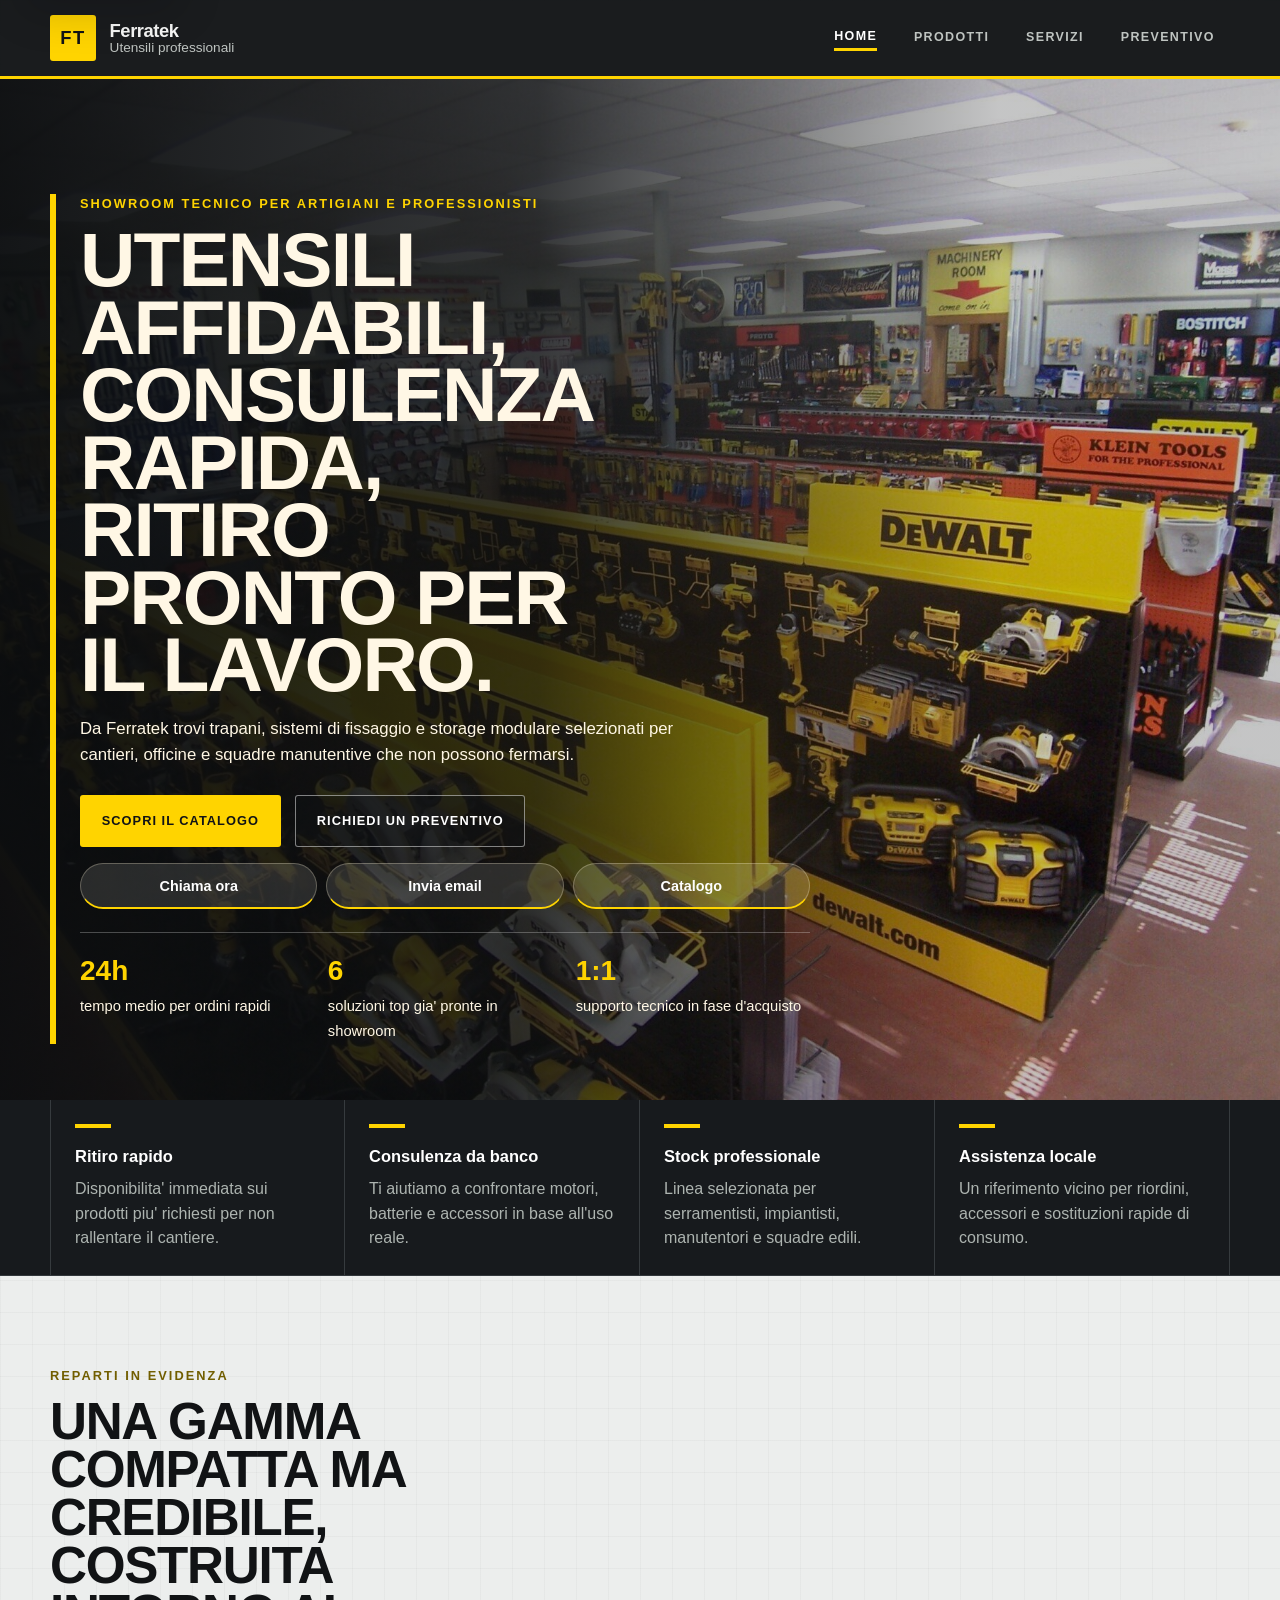
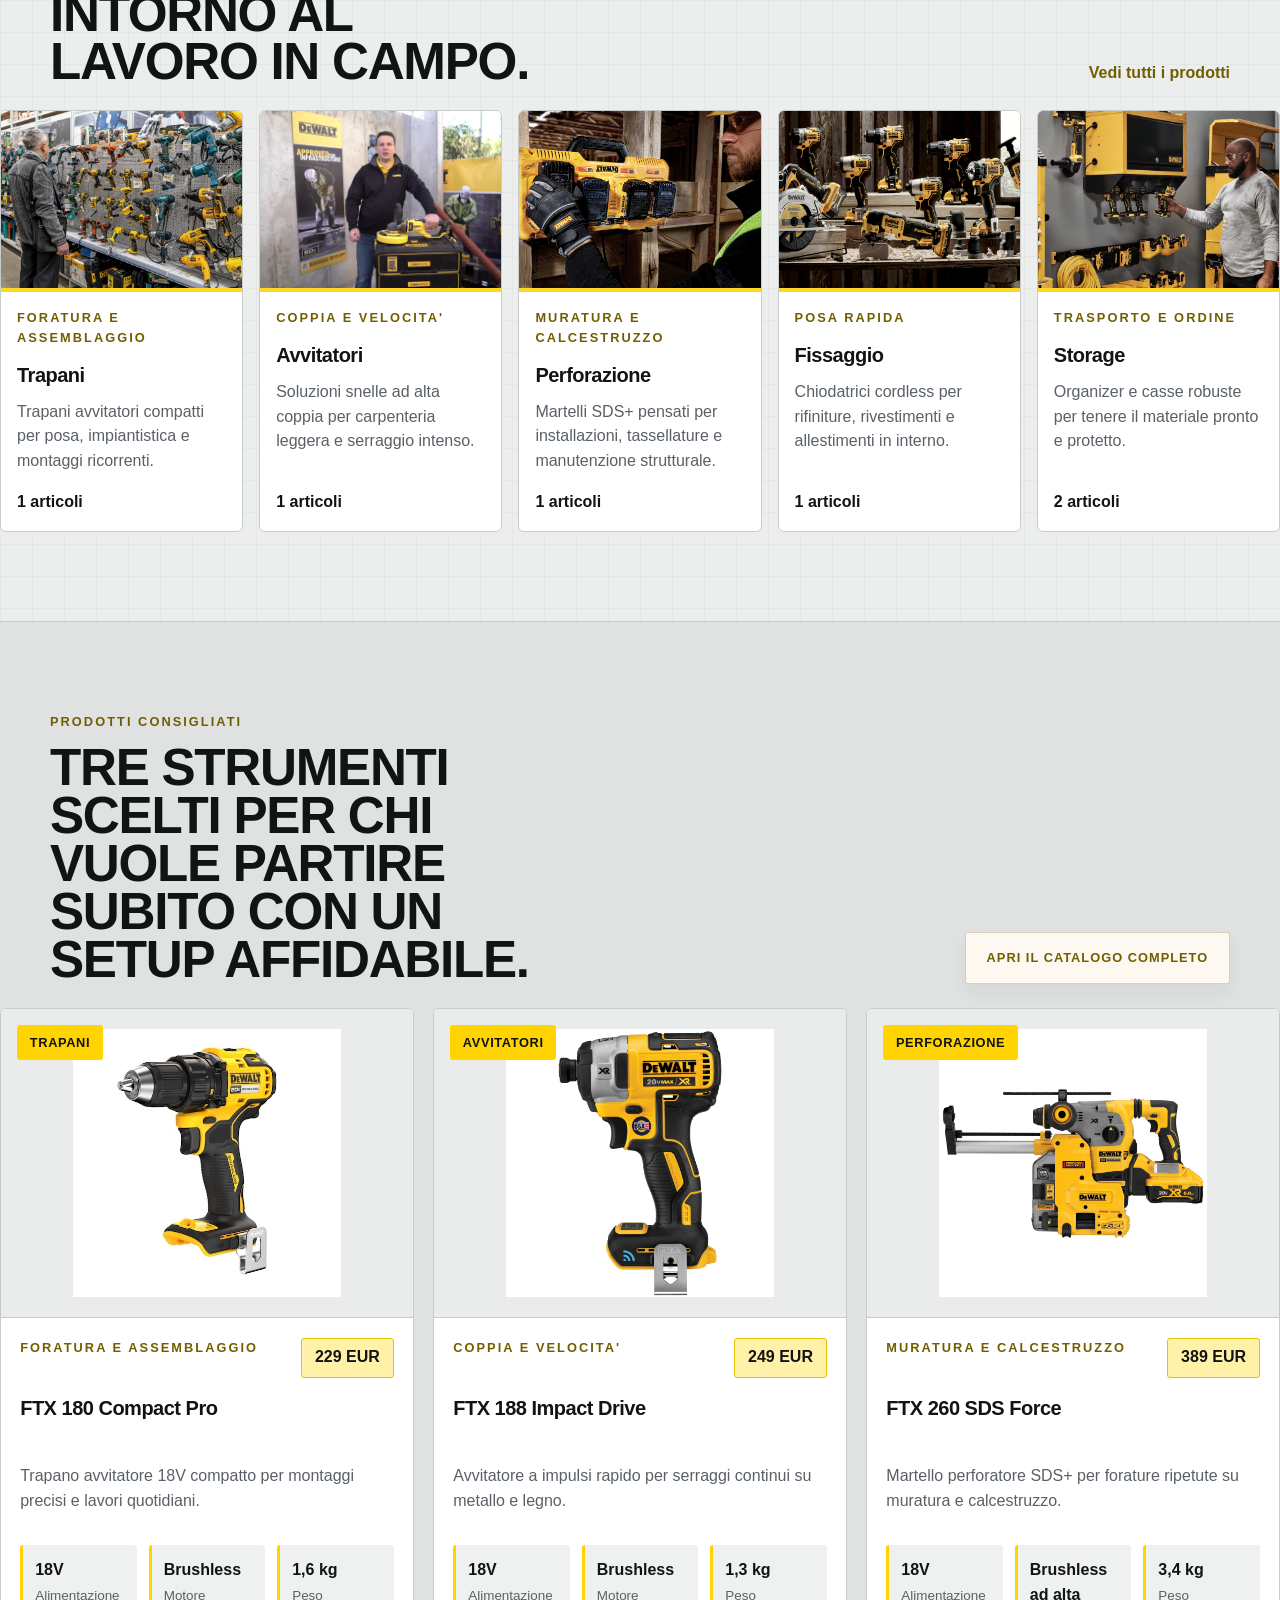
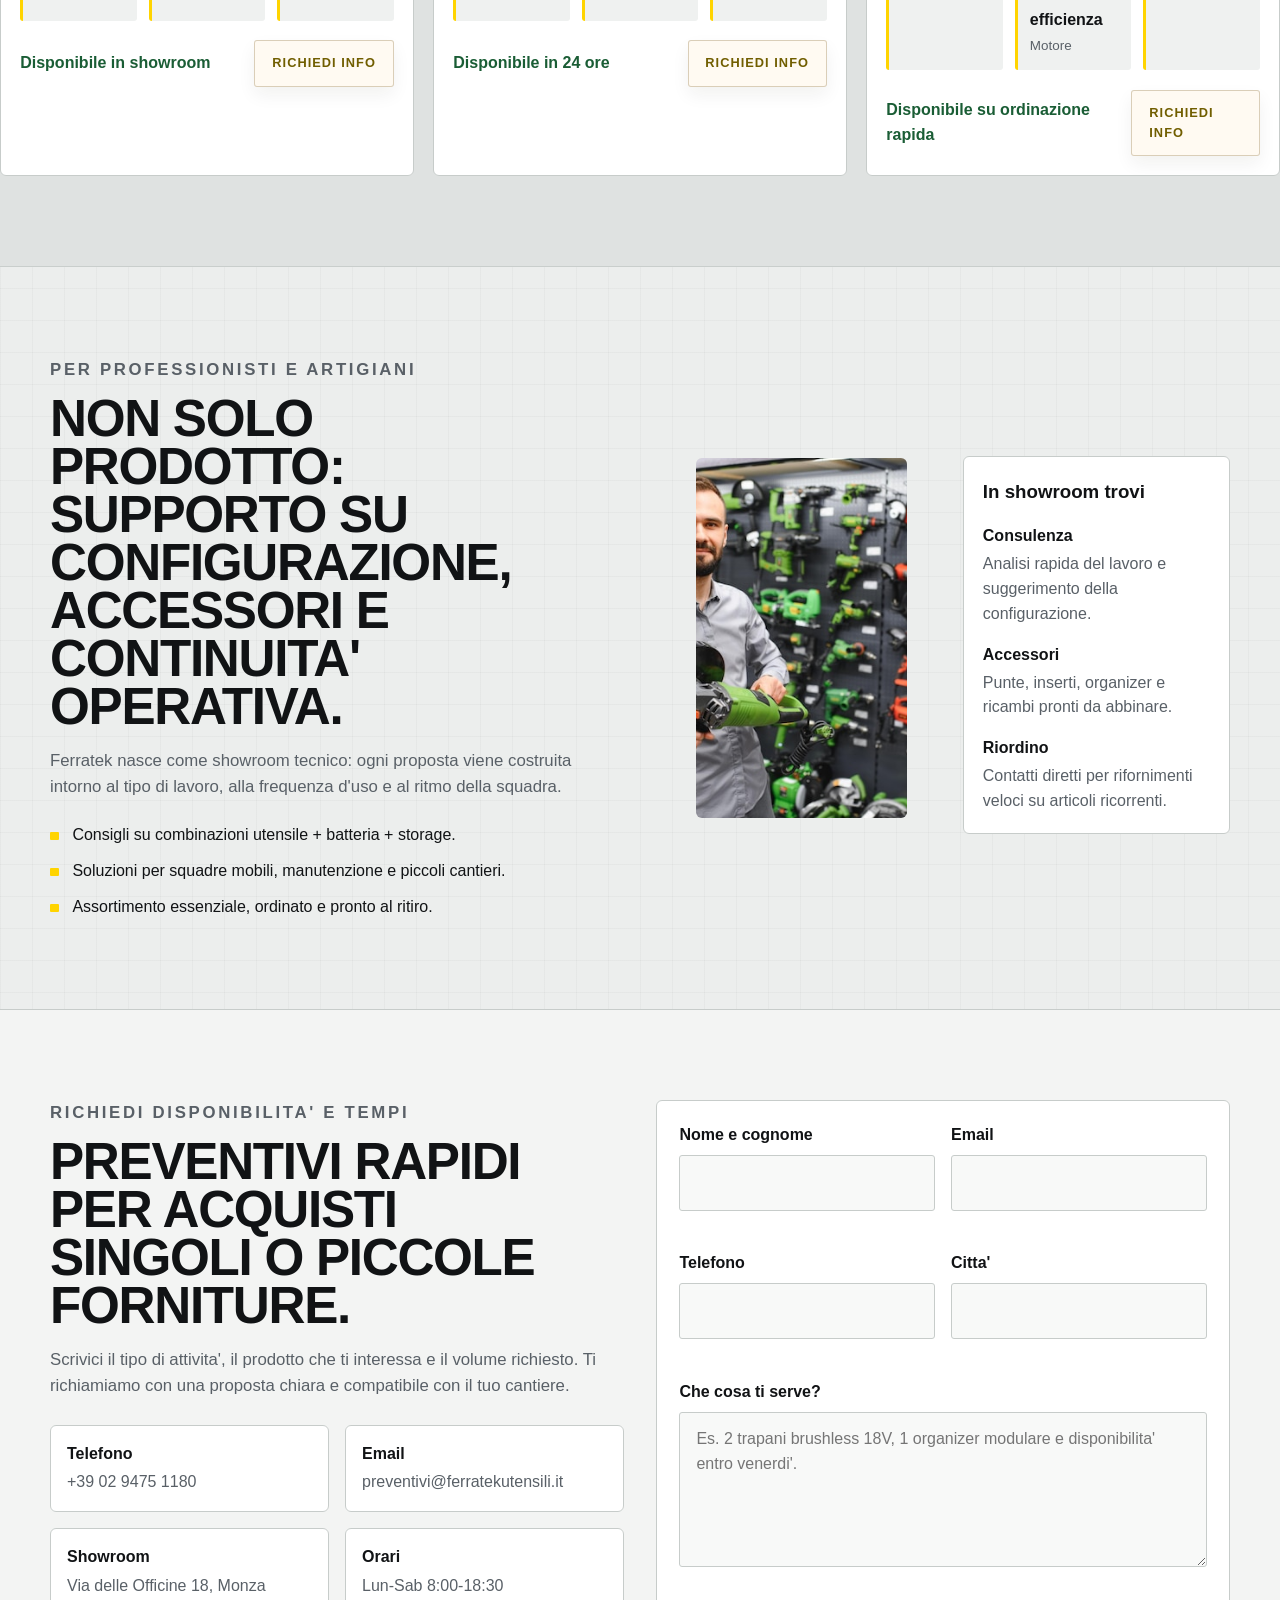
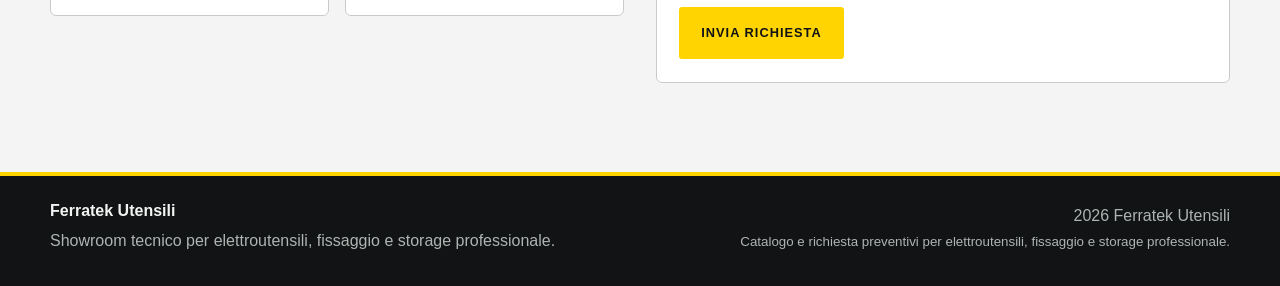
==== commit 3530c334: "UI updates and bug fixes" ====
--- a/index.html
+++ b/index.html
@@ -230,11 +230,8 @@
               </label>
             </div>
             <button class="button button-primary" type="submit">Invia richiesta</button>
-            <p class="form-disclaimer">
-              Questo form e' dimostrativo: mostra il flusso di acquisizione lead senza invio server.
-            </p>
             <p class="form-success" id="form-success" role="status" aria-live="polite" hidden>
-              Richiesta simulata correttamente. In una versione live qui comparirebbe l'integrazione email o CRM.
+              Si aprira' il tuo programma email con la richiesta gia' pronta. Controlla il messaggio e invialo per completare il contatto.
             </p>
           </form>
         </div>
@@ -254,7 +251,7 @@
         </div>
         <div class="footer-note">
           <p><span id="current-year"></span> Ferratek Utensili</p>
-          <small>Sito demo realizzato a scopo portfolio per presentazione servizi web.</small>
+          <small>Catalogo e richiesta preventivi per elettroutensili, fissaggio e storage professionale.</small>
         </div>
       </div>
     </footer>
--- a/assets/css/styles.css
+++ b/assets/css/styles.css
@@ -1340,3 +1340,453 @@
     transition: none !important;
   }
 }
+
+/* 2026 identity refresh: technical showroom */
+:root {
+  --bg: #eceeed;
+  --bg-strong: #ffffff;
+  --surface: #ffffff;
+  --surface-alt: #dde0df;
+  --ink: #111315;
+  --muted: #596067;
+  --line: #c7ccca;
+  --accent: #ffd400;
+  --accent-deep: #715e00;
+  --accent-soft: #fff1a8;
+  --shadow-lg: 0 18px 42px rgba(5, 9, 12, 0.16);
+  --shadow-sm: 0 8px 20px rgba(5, 9, 12, 0.08);
+  --radius-lg: 8px;
+  --radius-md: 6px;
+  --radius-sm: 4px;
+}
+
+body {
+  background-color: var(--bg);
+  background-image:
+    linear-gradient(rgba(17, 19, 21, 0.032) 1px, transparent 1px),
+    linear-gradient(90deg, rgba(17, 19, 21, 0.032) 1px, transparent 1px);
+  background-size: 32px 32px;
+  font-family: "Segoe UI", Arial, sans-serif;
+}
+
+.brand-copy strong,
+.hero-copy h1,
+.section-head h2,
+.catalog-copy h1,
+.catalog-toolbar h2,
+.service-copy h2,
+.contact-copy h2,
+.category-card-copy h3,
+.product-card h3 {
+  font-family: "Arial Narrow", "Franklin Gothic Medium", Arial, sans-serif;
+  font-weight: 900;
+  letter-spacing: -0.025em;
+}
+
+.site-header {
+  color: #f7f8f7;
+  background: rgba(17, 19, 21, 0.96);
+  border-bottom: 3px solid var(--accent);
+  backdrop-filter: blur(12px);
+}
+
+.header-inner {
+  min-height: 76px;
+}
+
+.brand-mark {
+  width: 46px;
+  height: 46px;
+  border-radius: 3px;
+  color: #111315;
+  background: var(--accent);
+  box-shadow: none;
+}
+
+.brand-copy span:last-child,
+.site-header .nav-link {
+  color: #bfc4c1;
+}
+
+.site-header .nav-link {
+  position: relative;
+  border-radius: 0;
+  text-transform: uppercase;
+  font-size: 0.78rem;
+  font-weight: 800;
+  letter-spacing: 0.11em;
+}
+
+.site-header .nav-link:hover,
+.site-header .nav-link:focus-visible,
+.site-header .nav-link.is-current {
+  color: #ffffff;
+  background: transparent;
+}
+
+.site-header .nav-link::after {
+  content: "";
+  position: absolute;
+  right: 0.95rem;
+  bottom: 0.42rem;
+  left: 0.95rem;
+  height: 3px;
+  background: var(--accent);
+  transform: scaleX(0);
+  transform-origin: left;
+  transition: transform 160ms ease;
+}
+
+.site-header .nav-link:hover::after,
+.site-header .nav-link:focus-visible::after,
+.site-header .nav-link.is-current::after {
+  transform: scaleX(1);
+}
+
+.hero-section {
+  min-height: 620px;
+  display: grid;
+  align-items: end;
+  padding: clamp(4.5rem, 9vw, 8rem) 0 3.5rem;
+  background:
+    linear-gradient(90deg, rgba(10, 12, 14, 0.96) 0%, rgba(10, 12, 14, 0.82) 42%, rgba(10, 12, 14, 0.24) 78%),
+    url("../../images/prodotti/2014-10-26+01.36.22-3424379172.jpg") center/cover no-repeat;
+}
+
+.hero-copy {
+  max-width: 760px;
+  padding: 0 0 0 1.5rem;
+  border: 0;
+  border-left: 6px solid var(--accent);
+  border-radius: 0;
+  background: transparent;
+  box-shadow: none;
+  backdrop-filter: none;
+}
+
+.hero-copy h1 {
+  max-width: 13ch;
+  font-size: clamp(3.1rem, 6vw, 6.5rem);
+  line-height: 0.88;
+  text-transform: uppercase;
+}
+
+.eyebrow {
+  color: var(--accent-deep);
+  letter-spacing: 0.16em;
+}
+
+.hero-copy .eyebrow {
+  color: var(--accent);
+}
+
+.button,
+.action-link,
+.filter-chip {
+  border-radius: 3px;
+  text-transform: uppercase;
+  font-size: 0.8rem;
+  font-weight: 900;
+  letter-spacing: 0.08em;
+}
+
+.button-primary,
+.filter-chip.is-active,
+.mobile-cta-primary {
+  color: #111315;
+  background: var(--accent);
+  box-shadow: none;
+}
+
+.hero-copy .button-secondary {
+  border-color: rgba(255, 255, 255, 0.48);
+  color: #ffffff;
+  background: rgba(17, 19, 21, 0.4);
+}
+
+.quick-actions a {
+  color: #ffffff;
+  border-bottom: 2px solid var(--accent);
+}
+
+.hero-metrics {
+  border-top: 1px solid rgba(255, 255, 255, 0.26);
+  padding-top: 1rem;
+}
+
+.hero-metrics article {
+  padding: 0;
+  border: 0;
+  border-radius: 0;
+  background: transparent;
+  box-shadow: none;
+}
+
+.hero-metrics strong {
+  color: var(--accent);
+  font-size: 1.75rem;
+}
+
+.trust-section {
+  padding: 0;
+  color: #ffffff;
+  background: #171a1d;
+  border-bottom: 1px solid #32373b;
+}
+
+.trust-grid {
+  gap: 0;
+}
+
+.trust-card {
+  min-height: 170px;
+  padding: 1.5rem;
+  border-width: 0 1px 0 0;
+  border-color: #363b3e;
+  border-radius: 0;
+  color: #ffffff;
+  background: transparent;
+  box-shadow: none;
+}
+
+.trust-card:first-child {
+  border-left: 1px solid #363b3e;
+}
+
+.trust-card strong::before {
+  content: "";
+  display: block;
+  width: 36px;
+  height: 4px;
+  margin-bottom: 1rem;
+  background: var(--accent);
+}
+
+.trust-card p {
+  color: #adb4b0;
+}
+
+.section-shell {
+  padding: clamp(4rem, 7vw, 6rem) 0;
+}
+
+.section-highlight {
+  background: #dfe2e1;
+  border-block: 1px solid #c9cecc;
+}
+
+.section-head h2,
+.service-copy h2,
+.contact-copy h2,
+.catalog-toolbar h2 {
+  max-width: 18ch;
+  font-size: clamp(2.3rem, 4vw, 4.5rem);
+  line-height: 0.94;
+  text-transform: uppercase;
+}
+
+.category-card,
+.product-card,
+.catalog-shell,
+.service-panel,
+.contact-cards article,
+.quote-form {
+  border-color: var(--line);
+  border-radius: var(--radius-md);
+  background: #ffffff;
+  box-shadow: none;
+}
+
+.category-card:hover,
+.category-card:focus-visible,
+.product-card:hover,
+.product-card:focus-within {
+  transform: translateY(-3px);
+  border-color: #858d89;
+  box-shadow: 0 14px 30px rgba(5, 9, 12, 0.12);
+}
+
+.category-card-image {
+  border-bottom: 4px solid var(--accent);
+  filter: saturate(0.82) contrast(1.06);
+}
+
+.product-image-wrap {
+  background: #e9eceb;
+  border-bottom: 1px solid var(--line);
+}
+
+.product-category,
+.price-tag,
+.compact-specs li {
+  border-radius: 3px;
+}
+
+.product-category {
+  color: #111315;
+  background: var(--accent);
+  font-weight: 900;
+}
+
+.price-tag {
+  color: #111315;
+  background: var(--accent-soft);
+  border: 1px solid #e2c400;
+}
+
+.compact-specs li {
+  background: #eff1f0;
+  border-left: 3px solid var(--accent);
+}
+
+.service-list li::before {
+  border-radius: 1px;
+  background: var(--accent);
+}
+
+.service-photo,
+.catalog-hero-figure {
+  border-radius: var(--radius-md);
+  box-shadow: none;
+}
+
+.catalog-hero {
+  color: #ffffff;
+  background: #171a1d;
+  border-bottom: 4px solid var(--accent);
+}
+
+.catalog-copy p:last-child {
+  color: #b9c0bc;
+}
+
+.catalog-hero-figure {
+  background: #262a2d;
+  border: 1px solid #3b4144;
+}
+
+.catalog-hero-figure img {
+  filter: drop-shadow(0 18px 22px rgba(0, 0, 0, 0.36));
+}
+
+.filter-chip {
+  border-color: #aeb4b1;
+  background: #ffffff;
+}
+
+.field input,
+.field textarea {
+  border-radius: 3px;
+  background: #f8f9f8;
+}
+
+.contact-section {
+  background: #f3f4f3;
+  border-top: 1px solid var(--line);
+}
+
+.site-footer {
+  color: #f2f4f2;
+  background: #111315;
+  border-top: 4px solid var(--accent);
+}
+
+.site-footer p,
+.footer-note small {
+  color: #aeb5b1;
+}
+
+@media (max-width: 780px) {
+  .site-header {
+    background: rgba(17, 19, 21, 0.98);
+  }
+
+  .nav-toggle {
+    border-radius: 3px;
+    border-color: #4c5350;
+    background: #23272a;
+    box-shadow: none;
+  }
+
+  .nav-toggle span {
+    background: #ffffff;
+  }
+
+  .site-nav {
+    border-radius: 3px;
+    color: #ffffff;
+    background: #171a1d;
+    border-color: #3a4043;
+  }
+
+  .hero-section {
+    min-height: calc(100svh - 76px);
+    padding-bottom: 2.2rem;
+  }
+
+  .hero-copy {
+    padding: 1rem 0 0;
+    border-top: 5px solid var(--accent);
+    border-left: 0;
+  }
+
+  .trust-grid {
+    grid-template-columns: repeat(2, minmax(0, 1fr));
+  }
+
+  .trust-card:nth-child(odd) {
+    border-left: 1px solid #363b3e;
+  }
+
+  .trust-card {
+    border-bottom: 1px solid #363b3e;
+  }
+
+  .catalog-toolbar {
+    border-radius: 3px 3px 0 0;
+    background: rgba(255, 255, 255, 0.97);
+    border-color: var(--line);
+  }
+
+  .mobile-cta-bar {
+    border-radius: 4px;
+    border-color: #3a4043;
+    background: rgba(17, 19, 21, 0.96);
+  }
+
+  .mobile-cta-bar a {
+    color: #ffffff;
+    border-radius: 2px;
+  }
+
+  .mobile-cta-bar .mobile-cta-primary {
+    color: #111315;
+  }
+}
+
+@media (max-width: 420px) {
+  .hero-copy h1 {
+    font-size: clamp(2.6rem, 14vw, 3.6rem);
+  }
+}
+
+@media (prefers-reduced-motion: reduce) {
+  .site-header .nav-link::after {
+    transition: none;
+  }
+}
+
+/* Navigation state: hover is temporary; the underline marks only the page. */
+.site-header .nav-link:hover::after,
+.site-header .nav-link:focus-visible::after {
+  transform: scaleX(0);
+}
+
+.site-header .nav-link.is-current::after {
+  transform: scaleX(1);
+}
+
+.site-header .nav-link:focus-visible {
+  outline: 2px solid var(--accent);
+  outline-offset: 2px;
+}
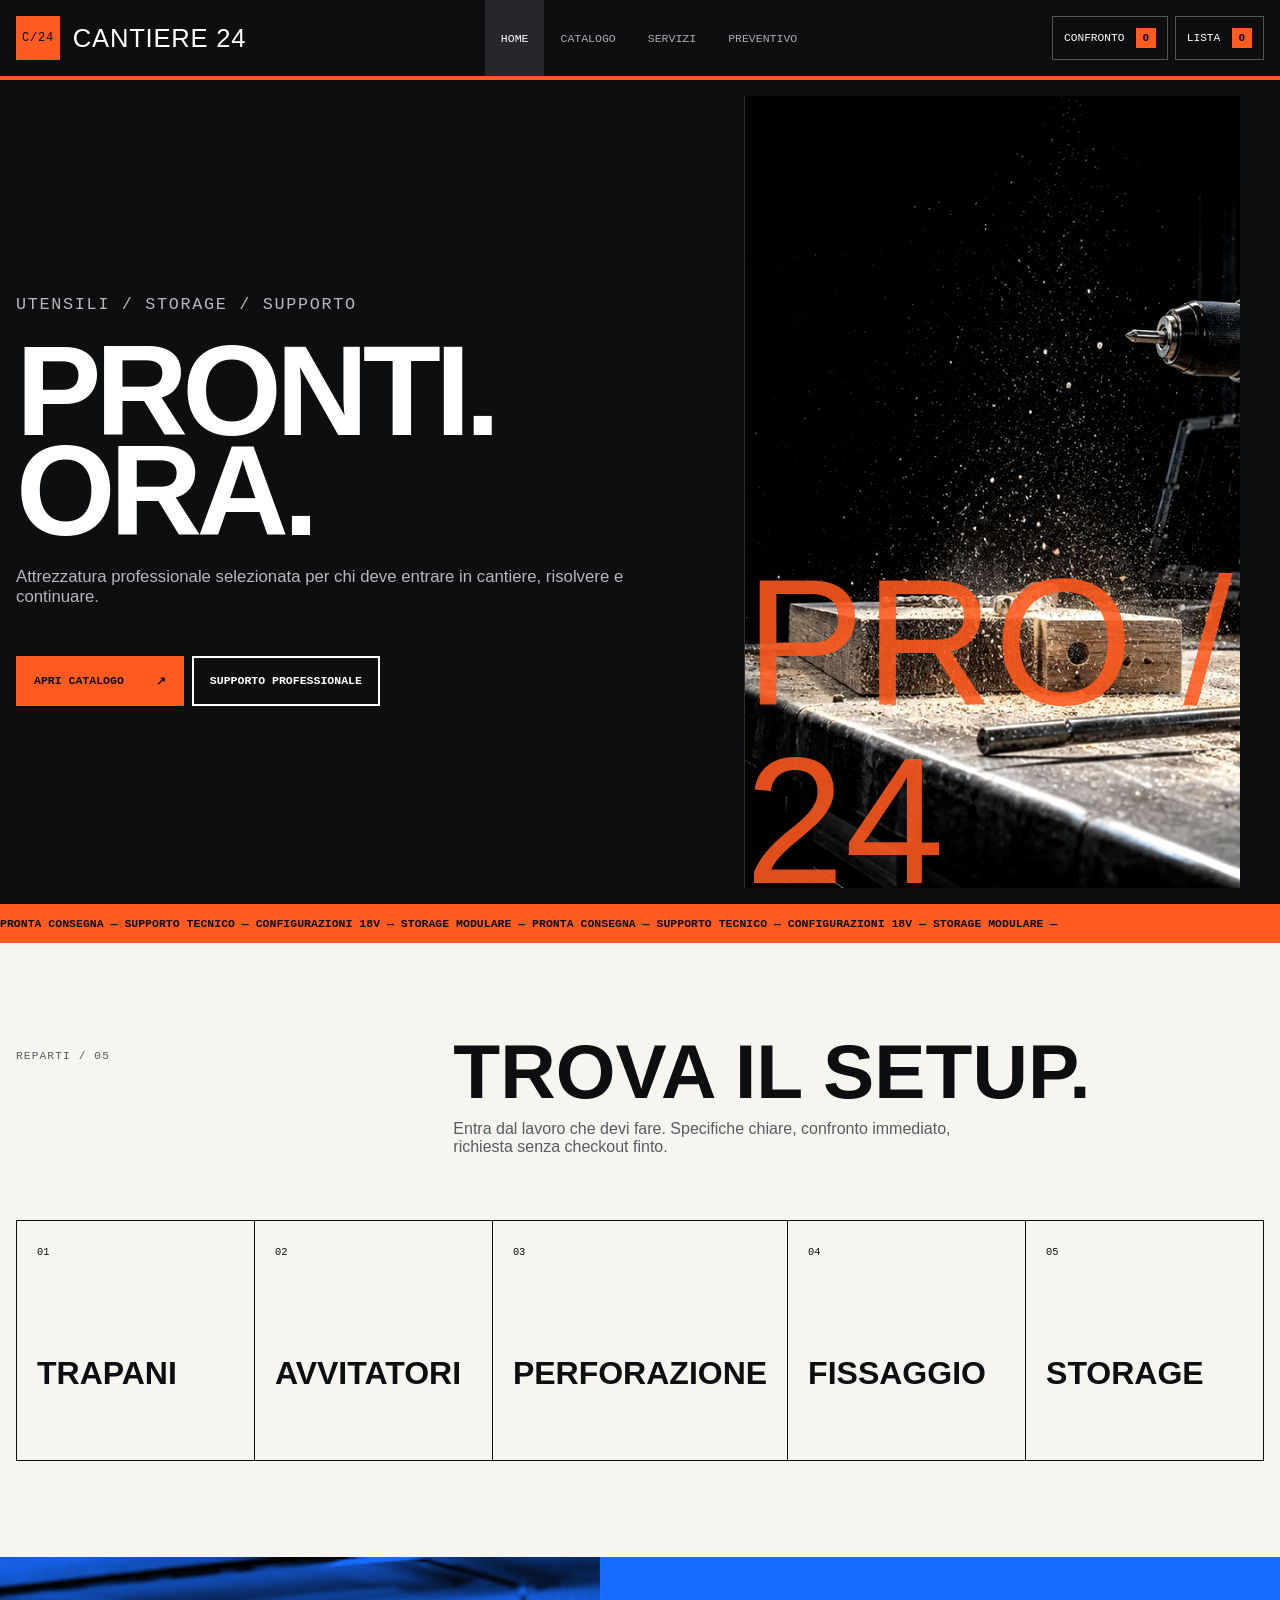
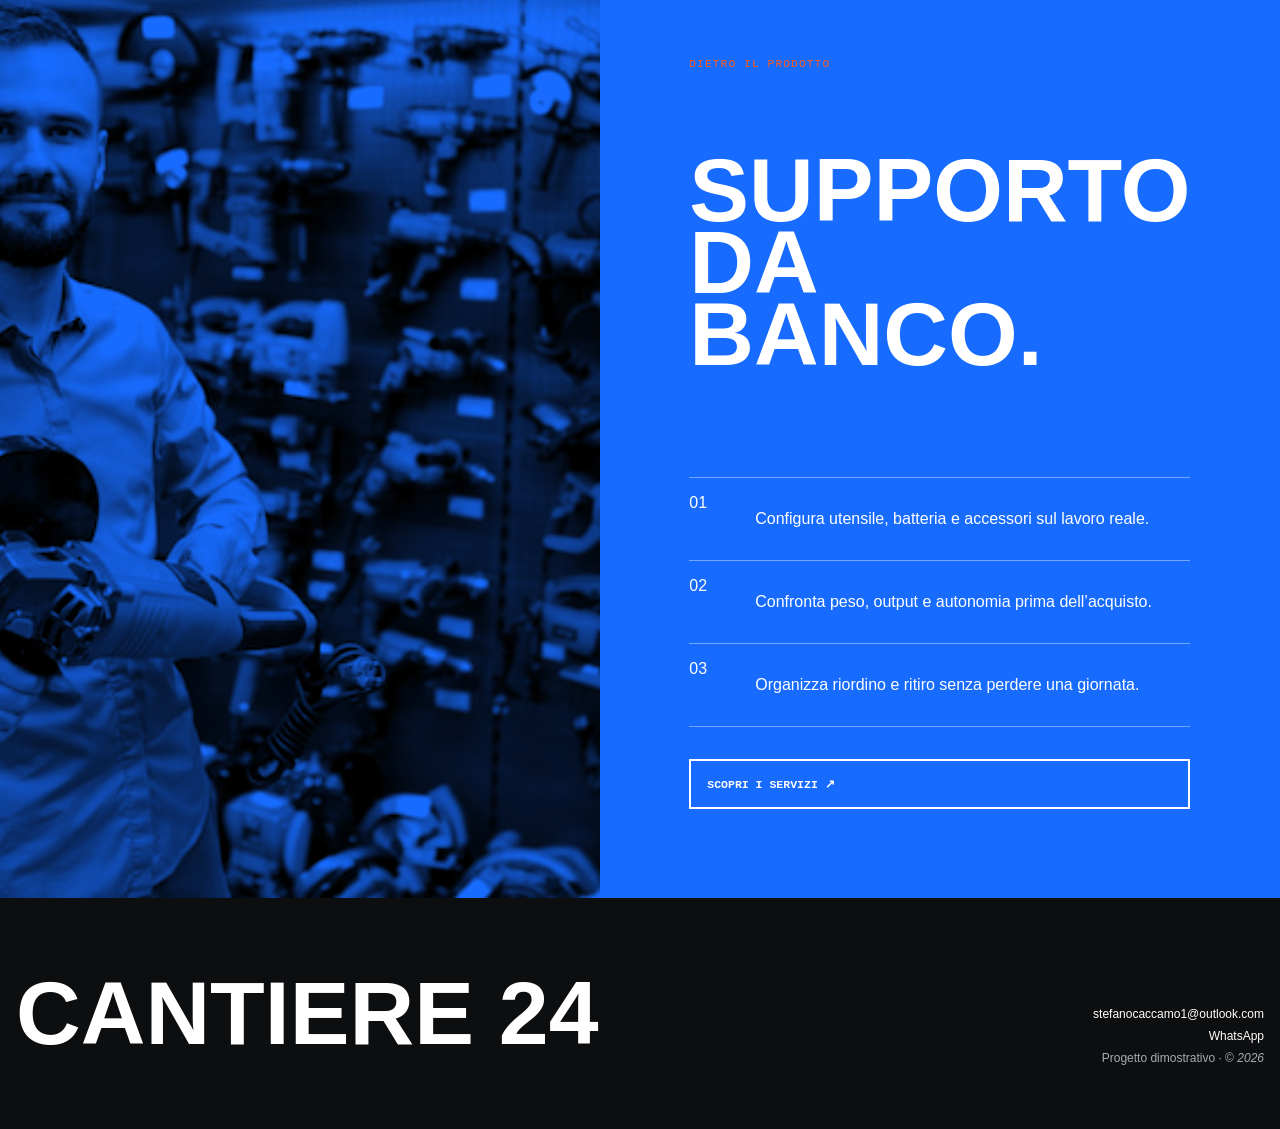
==== commit e10f0fcf: "Rebuild site as Cantiere 24" ====
--- a/index.html
+++ b/index.html
@@ -1,262 +1,47 @@
 <!DOCTYPE html>
 <html lang="it">
-  <head>
-    <meta charset="UTF-8" />
-    <meta name="viewport" content="width=device-width, initial-scale=1.0" />
-    <title>Ferratek Utensili | Soluzioni professionali per cantiere e officina</title>
-    <meta
-      name="description"
-      content="Ferratek Utensili e' il punto di riferimento per elettroutensili, storage professionale e consulenza tecnica per artigiani e imprese."
-    />
-    <link rel="stylesheet" href="assets/css/styles.css" />
-  </head>
-  <body data-page="home">
-    <a class="skip-link" href="#main-content">Salta al contenuto</a>
-    <header class="site-header">
-      <div class="container header-inner">
-        <a class="brand" href="index.html" aria-label="Ferratek Utensili">
-          <span class="brand-mark">FT</span>
-          <span class="brand-copy">
-            <strong>Ferratek</strong>
-            <span>Utensili professionali</span>
-          </span>
-        </a>
-        <button
-          class="nav-toggle"
-          type="button"
-          aria-expanded="false"
-          aria-controls="site-nav"
-          aria-label="Apri menu di navigazione"
-        >
-          <span></span>
-          <span></span>
-          <span></span>
-        </button>
-        <nav class="site-nav" id="site-nav" aria-label="Navigazione principale">
-          <a class="nav-link is-current" href="index.html">Home</a>
-          <a class="nav-link" href="products.html">Prodotti</a>
-          <a class="nav-link" href="#servizi">Servizi</a>
-          <a class="nav-link" href="#preventivo">Preventivo</a>
-        </nav>
-      </div>
-    </header>
-
-    <main id="main-content">
-      <section class="hero-section">
-        <div class="container hero-layout">
-          <div class="hero-copy" data-reveal>
-            <p class="eyebrow">Showroom tecnico per artigiani e professionisti</p>
-            <h1>Utensili affidabili, consulenza rapida, ritiro pronto per il lavoro.</h1>
-            <p class="hero-text">
-              Da Ferratek trovi trapani, sistemi di fissaggio e storage modulare
-              selezionati per cantieri, officine e squadre manutentive che non
-              possono fermarsi.
-            </p>
-            <div class="hero-actions">
-              <a class="button button-primary" href="products.html">Scopri il catalogo</a>
-              <a class="button button-secondary" href="#preventivo">Richiedi un preventivo</a>
-            </div>
-            <div class="quick-actions" aria-label="Azioni rapide">
-              <a href="tel:+390294751180">Chiama ora</a>
-              <a href="mailto:preventivi@ferratekutensili.it">Invia email</a>
-              <a href="products.html">Catalogo</a>
-            </div>
-            <div class="hero-metrics">
-              <article>
-                <strong>24h</strong>
-                <span>tempo medio per ordini rapidi</span>
-              </article>
-              <article>
-                <strong>6</strong>
-                <span>soluzioni top gia' pronte in showroom</span>
-              </article>
-              <article>
-                <strong>1:1</strong>
-                <span>supporto tecnico in fase d'acquisto</span>
-              </article>
-            </div>
-          </div>
-        </div>
-      </section>
-
-      <section class="trust-section">
-        <div class="container trust-grid">
-          <article class="trust-card" data-reveal>
-            <strong>Ritiro rapido</strong>
-            <p>Disponibilita' immediata sui prodotti piu' richiesti per non rallentare il cantiere.</p>
-          </article>
-          <article class="trust-card" data-reveal>
-            <strong>Consulenza da banco</strong>
-            <p>Ti aiutiamo a confrontare motori, batterie e accessori in base all'uso reale.</p>
-          </article>
-          <article class="trust-card" data-reveal>
-            <strong>Stock professionale</strong>
-            <p>Linea selezionata per serramentisti, impiantisti, manutentori e squadre edili.</p>
-          </article>
-          <article class="trust-card" data-reveal>
-            <strong>Assistenza locale</strong>
-            <p>Un riferimento vicino per riordini, accessori e sostituzioni rapide di consumo.</p>
-          </article>
-        </div>
-      </section>
-
-      <section class="section-shell">
-        <div class="container section-head">
-          <div>
-            <p class="eyebrow">Reparti in evidenza</p>
-            <h2>Una gamma compatta ma credibile, costruita intorno al lavoro in campo.</h2>
-          </div>
-          <a class="text-link" href="products.html">Vedi tutti i prodotti</a>
-        </div>
-        <div id="category-grid" class="category-grid"></div>
-      </section>
-
-      <section class="section-shell section-highlight">
-        <div class="container section-head">
-          <div>
-            <p class="eyebrow">Prodotti consigliati</p>
-            <h2>Tre strumenti scelti per chi vuole partire subito con un setup affidabile.</h2>
-          </div>
-          <a class="text-link action-link section-action-link" href="products.html">Apri il catalogo completo</a>
-        </div>
-        <div id="featured-products" class="featured-grid"></div>
-      </section>
-
-      <section id="servizi" class="section-shell">
-        <div class="container service-layout">
-          <div class="service-copy" data-reveal>
-            <p class="eyebrow">Per professionisti e artigiani</p>
-            <h2>Non solo prodotto: supporto su configurazione, accessori e continuita' operativa.</h2>
-            <p>
-              Ferratek nasce come showroom tecnico: ogni proposta viene costruita
-              intorno al tipo di lavoro, alla frequenza d'uso e al ritmo della squadra.
-            </p>
-            <ul class="service-list">
-              <li>Consigli su combinazioni utensile + batteria + storage.</li>
-              <li>Soluzioni per squadre mobili, manutenzione e piccoli cantieri.</li>
-              <li>Assortimento essenziale, ordinato e pronto al ritiro.</li>
-            </ul>
-          </div>
-          <div class="service-visual" data-reveal>
-            <figure class="service-photo">
-              <img
-                src="images/staff/male-customer-power-tool-store_255667-70055-1896572058.jpg"
-                alt="Addetto del negozio durante una consulenza tecnica"
-                loading="lazy"
-              />
-            </figure>
-            <aside class="service-panel">
-              <h3>In showroom trovi</h3>
-              <dl>
-                <div>
-                  <dt>Consulenza</dt>
-                  <dd>Analisi rapida del lavoro e suggerimento della configurazione.</dd>
-                </div>
-                <div>
-                  <dt>Accessori</dt>
-                  <dd>Punte, inserti, organizer e ricambi pronti da abbinare.</dd>
-                </div>
-                <div>
-                  <dt>Riordino</dt>
-                  <dd>Contatti diretti per rifornimenti veloci su articoli ricorrenti.</dd>
-                </div>
-              </dl>
-            </aside>
-          </div>
-        </div>
-      </section>
-
-      <section id="preventivo" class="section-shell contact-section">
-        <div class="container contact-layout">
-          <div class="contact-copy" data-reveal>
-            <p class="eyebrow">Richiedi disponibilita' e tempi</p>
-            <h2>Preventivi rapidi per acquisti singoli o piccole forniture.</h2>
-            <p>
-              Scrivici il tipo di attivita', il prodotto che ti interessa e il
-              volume richiesto. Ti richiamiamo con una proposta chiara e compatibile
-              con il tuo cantiere.
-            </p>
-            <div class="contact-cards">
-              <article>
-                <strong>Telefono</strong>
-                <span>+39 02 9475 1180</span>
-              </article>
-              <article>
-                <strong>Email</strong>
-                <span>preventivi@ferratekutensili.it</span>
-              </article>
-              <article>
-                <strong>Showroom</strong>
-                <span>Via delle Officine 18, Monza</span>
-              </article>
-              <article>
-                <strong>Orari</strong>
-                <span>Lun-Sab 8:00-18:30</span>
-              </article>
-            </div>
-          </div>
-
-          <form class="quote-form" id="quote-form" novalidate data-reveal>
-            <div class="form-grid">
-              <label class="field">
-                <span>Nome e cognome</span>
-                <input type="text" name="name" required />
-                <small class="field-note"></small>
-              </label>
-              <label class="field">
-                <span>Email</span>
-                <input type="email" name="email" required />
-                <small class="field-note"></small>
-              </label>
-              <label class="field">
-                <span>Telefono</span>
-                <input type="tel" name="phone" required />
-                <small class="field-note"></small>
-              </label>
-              <label class="field">
-                <span>Citta'</span>
-                <input type="text" name="city" required />
-                <small class="field-note"></small>
-              </label>
-              <label class="field field-full">
-                <span>Che cosa ti serve?</span>
-                <textarea
-                  name="message"
-                  rows="5"
-                  required
-                  placeholder="Es. 2 trapani brushless 18V, 1 organizer modulare e disponibilita' entro venerdi'."
-                ></textarea>
-                <small class="field-note"></small>
-              </label>
-            </div>
-            <button class="button button-primary" type="submit">Invia richiesta</button>
-            <p class="form-success" id="form-success" role="status" aria-live="polite" hidden>
-              Si aprira' il tuo programma email con la richiesta gia' pronta. Controlla il messaggio e invialo per completare il contatto.
-            </p>
-          </form>
-        </div>
-      </section>
-    </main>
-
-    <nav class="mobile-cta-bar" aria-label="Azioni rapide mobile">
-      <a href="products.html">Catalogo</a>
-      <a class="mobile-cta-primary" href="index.html#preventivo">Preventivo</a>
-    </nav>
-
-    <footer class="site-footer">
-      <div class="container footer-inner">
-        <div>
-          <strong>Ferratek Utensili</strong>
-          <p>Showroom tecnico per elettroutensili, fissaggio e storage professionale.</p>
-        </div>
-        <div class="footer-note">
-          <p><span id="current-year"></span> Ferratek Utensili</p>
-          <small>Catalogo e richiesta preventivi per elettroutensili, fissaggio e storage professionale.</small>
-        </div>
-      </div>
-    </footer>
-
-    <script src="assets/js/products.js" defer></script>
-    <script src="assets/js/main.js" defer></script>
-  </body>
+<head>
+<meta charset="UTF-8">
+<meta name="viewport" content="width=device-width,initial-scale=1">
+<meta name="description" content="Cantiere 24: utensili, storage e supporto tecnico per professionisti.">
+<title>Cantiere 24 — Pronti al lavoro</title>
+<link rel="stylesheet" href="assets/css/styles.css">
+</head>
+<body data-page="home">
+<header class="site-header"><a class="brand" href="index.html"><span class="brand-mark">C/24</span>CANTIERE 24</a><button class="nav-toggle" aria-controls="nav" aria-expanded="false"><span></span><span></span><span></span></button><nav id="nav" class="site-nav"><a data-nav="home" href="index.html">Home</a><a data-nav="catalogue" href="products.html">Catalogo</a><a data-nav="services" href="services.html">Servizi</a><a data-nav="quote" href="quote.html">Preventivo</a></nav><div class="header-tools">
+<a href="products.html">Confronto <b data-compare-count>0</b></a><a href="quote.html">Lista <b data-quote-count>0</b></a>
+</div></header><main><section class="hero"><div class="hero-copy">
+<p class="kicker">Utensili / Storage / Supporto</p>
+<h1>Pronti. Ora.</h1>
+<p>Attrezzatura professionale selezionata per chi deve entrare in cantiere, risolvere e continuare.</p>
+<div class="hero-actions">
+<a class="button button-orange" href="products.html">Apri catalogo <span>↗</span></a><a class="button" href="services.html">Supporto professionale</a>
+</div>
+</div>
+<figure class="hero-visual"><img src="images/generated/c24-hero-v1.webp" alt="Trapani professionali su banco tecnico Cantiere 24"></figure></section><div class="ticker"><span>PRONTA CONSEGNA — SUPPORTO TECNICO — CONFIGURAZIONI 18V — STORAGE MODULARE — PRONTA CONSEGNA — SUPPORTO TECNICO — CONFIGURAZIONI 18V — STORAGE MODULARE — </span></div>
+<section class="section"><header class="section-head"><p class="kicker">Reparti / 05</p>
+<div>
+<h2>Trova il setup.</h2>
+<p>Entra dal lavoro che devi fare. Specifiche chiare, confronto immediato, richiesta senza checkout finto.</p>
+</div></header><div class="category-grid">
+<a href="products.html"><span>01</span><h3>Trapani</h3></a><a href="products.html"><span>02</span><h3>Avvitatori</h3></a><a href="products.html"><span>03</span><h3>Perforazione</h3></a><a href="products.html"><span>04</span><h3>Fissaggio</h3></a><a href="products.html"><span>05</span><h3>Storage</h3></a>
+</div></section><section class="service-band"><img src="images/staff/male-customer-power-tool-store_255667-70055-1896572058.jpg" alt="Consulenza su utensili professionali"><div class="service-copy">
+<p class="kicker">Dietro il prodotto</p>
+<h2>Supporto da banco.</h2>
+<div class="service-list">
+<div>
+<span>01</span><p>Configura utensile, batteria e accessori sul lavoro reale.</p>
+</div>
+<div>
+<span>02</span><p>Confronta peso, output e autonomia prima dell’acquisto.</p>
+</div>
+<div>
+<span>03</span><p>Organizza riordino e ritiro senza perdere una giornata.</p>
+</div>
+</div>
+<a class="button" href="services.html">Scopri i servizi ↗</a>
+</div></section></main><footer class="site-footer"><strong>CANTIERE 24</strong><div>
+<a href="mailto:stefanocaccamo1@outlook.com">stefanocaccamo1@outlook.com</a><a href="https://wa.me/393478349694">WhatsApp</a><span>Progetto dimostrativo · © <i data-year></i></span>
+</div></footer><script src="assets/js/products.js"></script><script src="assets/js/main.js"></script>
+</body>
 </html>
--- a/assets/css/styles.css
+++ b/assets/css/styles.css
@@ -1,1792 +1,4 @@
-:root {
-  --bg: #f7f3ea;
-  --bg-strong: #fffdf9;
-  --surface: #fffaf1;
-  --surface-alt: #efe6d4;
-  --ink: #1d201c;
-  --muted: #636458;
-  --line: #d9ccb6;
-  --accent: #efb208;
-  --accent-deep: #b77200;
-  --accent-soft: #ffe7a3;
-  --shadow-lg: 0 22px 50px rgba(35, 31, 19, 0.12);
-  --shadow-sm: 0 10px 24px rgba(35, 31, 19, 0.08);
-  --radius-lg: 28px;
-  --radius-md: 20px;
-  --radius-sm: 14px;
-  --container: min(1180px, calc(100vw - 2rem));
-}
-
-*,
-*::before,
-*::after {
-  box-sizing: border-box;
-}
-
-html {
-  scroll-behavior: smooth;
-}
-
-body {
-  margin: 0;
-  font-family: "Trebuchet MS", "Segoe UI", sans-serif;
-  color: var(--ink);
-  background:
-    radial-gradient(circle at top right, rgba(255, 215, 94, 0.24), transparent 28%),
-    linear-gradient(180deg, #fcf8ef 0%, var(--bg) 52%, #f3ecde 100%);
-  line-height: 1.55;
-}
-
-img {
-  display: block;
-  max-width: 100%;
-}
-
-a {
-  color: inherit;
-  text-decoration: none;
-}
-
-button,
-input,
-textarea {
-  font: inherit;
-}
-
-button {
-  cursor: pointer;
-}
-
-.container {
-  width: var(--container);
-  margin: 0 auto;
-}
-
-.site-header {
-  position: sticky;
-  top: 0;
-  z-index: 20;
-  backdrop-filter: blur(16px);
-  background: rgba(255, 250, 241, 0.88);
-  border-bottom: 1px solid rgba(217, 204, 182, 0.65);
-}
-
-.header-inner {
-  display: flex;
-  align-items: center;
-  justify-content: space-between;
-  gap: 1.25rem;
-  min-height: 84px;
-}
-
-.brand {
-  display: inline-flex;
-  align-items: center;
-  gap: 0.85rem;
-  min-width: 0;
-}
-
-.brand-mark {
-  display: inline-grid;
-  place-items: center;
-  width: 48px;
-  height: 48px;
-  border-radius: 16px;
-  background: linear-gradient(135deg, #ffcb39, #d89200);
-  color: #241f12;
-  font-family: "Arial Narrow", "Franklin Gothic Medium", sans-serif;
-  font-size: 1.15rem;
-  font-weight: 800;
-  letter-spacing: 0.08em;
-  box-shadow: var(--shadow-sm);
-}
-
-.brand-copy {
-  display: flex;
-  flex-direction: column;
-  line-height: 1.05;
-}
-
-.brand-copy strong,
-.hero-copy h1,
-.section-head h2,
-.catalog-copy h1,
-.catalog-toolbar h2,
-.service-copy h2,
-.contact-copy h2 {
-  font-family: "Arial Narrow", "Franklin Gothic Medium", sans-serif;
-  letter-spacing: 0.01em;
-}
-
-.brand-copy strong {
-  font-size: 1.15rem;
-}
-
-.brand-copy span:last-child {
-  font-size: 0.85rem;
-  color: var(--muted);
-}
-
-.site-nav {
-  display: flex;
-  flex-wrap: wrap;
-  justify-content: flex-end;
-  gap: 0.4rem;
-}
-
-.nav-toggle {
-  display: none;
-  align-items: center;
-  justify-content: center;
-  width: 48px;
-  height: 48px;
-  padding: 0;
-  border: 1px solid rgba(217, 204, 182, 0.9);
-  border-radius: 16px;
-  background: rgba(255, 250, 241, 0.94);
-  box-shadow: var(--shadow-sm);
-}
-
-.nav-toggle span {
-  position: absolute;
-  width: 18px;
-  height: 2px;
-  border-radius: 999px;
-  background: var(--ink);
-  transition: transform 180ms ease, opacity 180ms ease;
-}
-
-.nav-toggle span:nth-child(1) {
-  transform: translateY(-6px);
-}
-
-.nav-toggle span:nth-child(3) {
-  transform: translateY(6px);
-}
-
-.nav-toggle.is-open span:nth-child(1) {
-  transform: rotate(45deg);
-}
-
-.nav-toggle.is-open span:nth-child(2) {
-  opacity: 0;
-}
-
-.nav-toggle.is-open span:nth-child(3) {
-  transform: rotate(-45deg);
-}
-
-.nav-link {
-  padding: 0.72rem 0.95rem;
-  border-radius: 999px;
-  color: var(--muted);
-  font-size: 0.95rem;
-  transition: background-color 160ms ease, color 160ms ease, transform 160ms ease;
-}
-
-.nav-link:hover,
-.nav-link:focus-visible,
-.nav-link.is-current {
-  color: var(--ink);
-  background: rgba(255, 226, 134, 0.34);
-  transform: translateY(-1px);
-}
-
-.hero-section,
-.catalog-hero {
-  position: relative;
-  overflow: clip;
-}
-
-.hero-section {
-  padding: 2.6rem 0 2.1rem;
-  background:
-    linear-gradient(90deg, rgba(25, 23, 18, 0.84) 0%, rgba(25, 23, 18, 0.62) 42%, rgba(25, 23, 18, 0.24) 100%),
-    url("../../images/prodotti/2014-10-26+01.36.22-3424379172.jpg") center/cover no-repeat;
-}
-
-.hero-layout,
-.catalog-hero-layout,
-.service-layout,
-.contact-layout {
-  display: grid;
-  gap: 2rem;
-}
-
-.hero-layout,
-.catalog-hero-layout {
-  grid-template-columns: minmax(0, 760px);
-  align-items: center;
-}
-
-.hero-copy h1,
-.catalog-copy h1 {
-  margin: 0 0 1rem;
-  font-size: clamp(2.8rem, 5vw, 5.2rem);
-  line-height: 0.95;
-  text-wrap: balance;
-}
-
-.hero-text,
-.catalog-copy p:last-child,
-.contact-copy p,
-.service-copy p {
-  max-width: 64ch;
-  color: var(--muted);
-  font-size: 1.05rem;
-}
-
-.eyebrow {
-  margin: 0 0 0.75rem;
-  color: var(--accent-deep);
-  text-transform: uppercase;
-  font-size: 0.8rem;
-  letter-spacing: 0.12em;
-  font-weight: 800;
-}
-
-.hero-actions {
-  display: flex;
-  flex-wrap: wrap;
-  gap: 0.9rem;
-  margin-top: 1.7rem;
-}
-
-.hero-copy {
-  padding: clamp(1.2rem, 1.6vw, 1.6rem);
-  border-radius: var(--radius-lg);
-  background: linear-gradient(180deg, rgba(255, 251, 243, 0.16), rgba(255, 251, 243, 0.1));
-  border: 1px solid rgba(255, 243, 214, 0.26);
-  box-shadow: var(--shadow-lg);
-  backdrop-filter: blur(8px);
-}
-
-.hero-copy h1,
-.hero-copy .hero-text,
-.hero-copy .hero-metrics span {
-  color: #fff7e5;
-}
-
-.hero-copy .eyebrow {
-  color: #ffd15a;
-}
-
-.hero-copy .button-secondary {
-  border-color: rgba(255, 244, 212, 0.35);
-  background: rgba(255, 251, 243, 0.12);
-  color: #fff7e5;
-}
-
-.button {
-  display: inline-flex;
-  align-items: center;
-  justify-content: center;
-  min-height: 52px;
-  padding: 0.9rem 1.3rem;
-  border-radius: 999px;
-  border: 1px solid transparent;
-  font-weight: 700;
-  transition: transform 180ms ease, box-shadow 180ms ease, background-color 180ms ease;
-}
-
-.button:hover,
-.button:focus-visible,
-.filter-chip:hover,
-.filter-chip:focus-visible,
-.text-link:hover,
-.text-link:focus-visible {
-  transform: translateY(-2px);
-}
-
-.button-primary {
-  background: linear-gradient(135deg, #ffc92f, #d89100);
-  color: #221d12;
-  box-shadow: var(--shadow-sm);
-}
-
-.button-secondary {
-  border-color: var(--line);
-  background: rgba(255, 255, 255, 0.6);
-}
-
-.hero-metrics {
-  display: grid;
-  grid-template-columns: repeat(3, minmax(0, 1fr));
-  gap: 0.85rem;
-  margin-top: 1.4rem;
-}
-
-.hero-metrics article {
-  padding: 1rem 1rem 1.1rem;
-  border-radius: var(--radius-md);
-  background: rgba(255, 251, 243, 0.14);
-  border: 1px solid rgba(255, 243, 214, 0.22);
-  box-shadow: var(--shadow-sm);
-}
-
-.hero-metrics strong {
-  display: block;
-  font-size: 1.4rem;
-  margin-bottom: 0.15rem;
-  color: #fffdf7;
-}
-
-.hero-metrics span {
-  color: #f4ead4;
-  font-size: 0.92rem;
-}
-
-.service-photo,
-.catalog-hero-figure {
-  overflow: hidden;
-  border-radius: var(--radius-lg);
-  box-shadow: var(--shadow-lg);
-}
-
-.service-photo img,
-.catalog-hero-figure img {
-  width: 100%;
-  height: 100%;
-  object-fit: cover;
-}
-
-.catalog-hero-figure img {
-  object-fit: contain;
-}
-
-.trust-section {
-  padding-top: 1.75rem;
-  padding-bottom: 1.5rem;
-}
-
-.trust-grid {
-  display: grid;
-  grid-template-columns: repeat(4, minmax(0, 1fr));
-  gap: 1rem;
-}
-
-.trust-card,
-.service-panel,
-.contact-cards article,
-.quote-form,
-.category-card,
-.product-card,
-.catalog-shell {
-  background: rgba(255, 251, 243, 0.9);
-  border: 1px solid rgba(217, 204, 182, 0.95);
-  box-shadow: var(--shadow-sm);
-}
-
-.trust-card {
-  padding: 1.25rem;
-  border-radius: var(--radius-md);
-}
-
-.trust-card strong {
-  display: block;
-  margin-bottom: 0.45rem;
-  font-size: 1.03rem;
-}
-
-.trust-card p {
-  margin: 0;
-  color: var(--muted);
-}
-
-.section-shell {
-  padding: 3.4rem 0;
-}
-
-.section-highlight {
-  background:
-    linear-gradient(180deg, rgba(255, 231, 163, 0.15), transparent 14%),
-    linear-gradient(180deg, rgba(255, 255, 255, 0.42), rgba(255, 255, 255, 0));
-}
-
-.section-head {
-  display: flex;
-  align-items: end;
-  justify-content: space-between;
-  gap: 1.5rem;
-  margin-bottom: 1.5rem;
-}
-
-.section-head h2,
-.service-copy h2,
-.contact-copy h2,
-.catalog-toolbar h2 {
-  margin: 0;
-  font-size: clamp(2rem, 3vw, 3.3rem);
-  line-height: 1;
-  text-wrap: balance;
-}
-
-.text-link {
-  color: var(--accent-deep);
-  font-weight: 700;
-  transition: transform 180ms ease, color 180ms ease;
-}
-
-.action-link {
-  display: inline-flex;
-  align-items: center;
-  padding: 0.78rem 1.05rem;
-  border: 1px solid rgba(217, 204, 182, 0.95);
-  border-radius: 999px;
-  background: rgba(255, 250, 241, 0.92);
-  box-shadow: 0 8px 18px rgba(35, 31, 19, 0.06);
-}
-
-.section-action-link {
-  flex-shrink: 0;
-  padding: 0.95rem 1.3rem;
-  white-space: nowrap;
-}
-
-.text-link:hover,
-.text-link:focus-visible {
-  color: #8b5900;
-}
-
-.action-link:hover,
-.action-link:focus-visible {
-  border-color: rgba(215, 145, 0, 0.38);
-  background: #fffdf8;
-  box-shadow: 0 14px 24px rgba(35, 31, 19, 0.09);
-}
-
-.category-grid {
-  display: grid;
-  grid-template-columns: repeat(5, minmax(0, 1fr));
-  gap: 1rem;
-}
-
-.category-card {
-  display: flex;
-  flex-direction: column;
-  border-radius: var(--radius-md);
-  overflow: hidden;
-  transition: transform 180ms ease, box-shadow 180ms ease;
-}
-
-.category-card:hover,
-.category-card:focus-visible,
-.product-card:hover,
-.product-card:focus-within {
-  transform: translateY(-4px);
-  box-shadow: 0 28px 50px rgba(35, 31, 19, 0.13);
-}
-
-.category-card-image {
-  aspect-ratio: 4 / 3;
-  overflow: hidden;
-}
-
-.category-card-image img {
-  width: 100%;
-  height: 100%;
-  object-fit: cover;
-}
-
-.category-card-storage .category-card-image img {
-  transform: scale(1.32);
-  transform-origin: center;
-  object-position: center 52%;
-}
-
-.category-card-copy {
-  display: flex;
-  flex: 1;
-  flex-direction: column;
-  padding: 1rem;
-}
-
-.category-card-copy h3,
-.product-card h3 {
-  margin: 0 0 0.55rem;
-  font-size: 1.25rem;
-}
-
-.category-card-copy p:not(.eyebrow),
-.product-tagline,
-.catalog-status,
-.product-specs span,
-.use-case,
-.form-disclaimer,
-.field-note,
-.footer-note small,
-.site-footer p {
-  color: var(--muted);
-}
-
-.category-card-copy p:not(.eyebrow) {
-  margin: 0 0 1rem;
-}
-
-.category-meta {
-  margin-top: auto;
-  color: var(--ink);
-  font-weight: 700;
-}
-
-.featured-grid,
-.product-grid {
-  display: grid;
-  gap: 1.2rem;
-}
-
-.featured-grid {
-  grid-template-columns: repeat(3, minmax(0, 1fr));
-}
-
-.product-grid {
-  grid-template-columns: repeat(2, minmax(0, 1fr));
-}
-
-.product-card {
-  border-radius: var(--radius-lg);
-  overflow: hidden;
-}
-
-.product-image-wrap {
-  position: relative;
-  aspect-ratio: 4 / 3;
-  background:
-    linear-gradient(180deg, rgba(255, 238, 188, 0.28), rgba(255, 255, 255, 0)),
-    #f6efe1;
-}
-
-.product-image-wrap img {
-  width: 100%;
-  height: 100%;
-  object-fit: contain;
-  padding: 1.25rem;
-}
-
-.product-category {
-  position: absolute;
-  left: 1rem;
-  top: 1rem;
-  padding: 0.45rem 0.8rem;
-  border-radius: 999px;
-  background: rgba(29, 32, 28, 0.84);
-  color: #fff8ea;
-  font-size: 0.8rem;
-  letter-spacing: 0.05em;
-  text-transform: uppercase;
-}
-
-.product-card-body {
-  display: flex;
-  flex-direction: column;
-  gap: 0.95rem;
-  padding: 1.2rem;
-}
-
-.product-topline {
-  display: flex;
-  align-items: start;
-  justify-content: space-between;
-  gap: 1rem;
-}
-
-.product-topline .eyebrow {
-  margin: 0;
-}
-
-.price-tag {
-  flex-shrink: 0;
-  display: inline-flex;
-  align-items: center;
-  justify-content: center;
-  min-width: 88px;
-  min-height: 40px;
-  padding: 0.35rem 0.8rem;
-  border-radius: 999px;
-  background: var(--accent-soft);
-  color: #5a3d00;
-  font-weight: 800;
-}
-
-.product-specs,
-.compact-specs,
-.service-list,
-.service-panel dl {
-  margin: 0;
-  padding: 0;
-  list-style: none;
-}
-
-.product-specs {
-  display: grid;
-  gap: 0.55rem;
-}
-
-.product-specs li {
-  display: flex;
-  justify-content: space-between;
-  gap: 1rem;
-  padding-bottom: 0.55rem;
-  border-bottom: 1px solid rgba(217, 204, 182, 0.55);
-}
-
-.product-specs strong {
-  text-align: right;
-}
-
-.compact-specs {
-  display: grid;
-  grid-template-columns: repeat(3, minmax(0, 1fr));
-  gap: 0.75rem;
-}
-
-.compact-specs li {
-  padding: 0.85rem 0.75rem;
-  border-radius: var(--radius-sm);
-  background: #fff6dd;
-}
-
-.compact-specs strong,
-.compact-specs span {
-  display: block;
-}
-
-.compact-specs strong {
-  margin-bottom: 0.22rem;
-}
-
-.compact-specs span {
-  font-size: 0.84rem;
-  color: var(--muted);
-}
-
-.use-case {
-  margin: 0;
-}
-
-.product-footer {
-  display: flex;
-  align-items: center;
-  justify-content: space-between;
-  gap: 1rem;
-  margin-top: auto;
-  padding-top: 0.25rem;
-}
-
-.availability {
-  font-weight: 700;
-  color: #1a5d35;
-}
-
-.service-layout,
-.contact-layout {
-  grid-template-columns: repeat(2, minmax(0, 1fr));
-  align-items: center;
-}
-
-.service-list {
-  display: grid;
-  gap: 0.7rem;
-  margin-top: 1.4rem;
-}
-
-.service-list li {
-  position: relative;
-  padding-left: 1.4rem;
-}
-
-.service-list li::before {
-  content: "";
-  position: absolute;
-  left: 0;
-  top: 0.55rem;
-  width: 0.55rem;
-  height: 0.55rem;
-  border-radius: 50%;
-  background: linear-gradient(135deg, #ffc92f, #d89100);
-}
-
-.service-visual {
-  display: grid;
-  grid-template-columns: 1fr 0.92fr;
-  gap: 1rem;
-}
-
-.service-photo {
-  min-height: 360px;
-}
-
-.service-photo img {
-  object-position: center;
-}
-
-.service-panel {
-  align-self: end;
-  padding: 1.2rem;
-  border-radius: var(--radius-md);
-}
-
-.service-panel h3 {
-  margin-top: 0;
-}
-
-.service-panel dl {
-  display: grid;
-  gap: 1rem;
-}
-
-.service-panel dt {
-  font-weight: 800;
-  margin-bottom: 0.2rem;
-}
-
-.service-panel dd {
-  margin: 0;
-  color: var(--muted);
-}
-
-.contact-section {
-  padding-bottom: 4rem;
-}
-
-.contact-layout {
-  align-items: start;
-}
-
-.contact-cards {
-  display: grid;
-  grid-template-columns: repeat(2, minmax(0, 1fr));
-  gap: 1rem;
-  margin-top: 1.6rem;
-}
-
-.contact-cards article {
-  padding: 1rem;
-  border-radius: var(--radius-md);
-}
-
-.contact-cards strong,
-.contact-cards span {
-  display: block;
-}
-
-.contact-cards span {
-  margin-top: 0.25rem;
-  color: var(--muted);
-}
-
-.quote-form {
-  padding: 1.4rem;
-  border-radius: var(--radius-lg);
-}
-
-.form-grid {
-  display: grid;
-  grid-template-columns: repeat(2, minmax(0, 1fr));
-  gap: 1rem;
-  margin-bottom: 1rem;
-}
-
-.field {
-  display: grid;
-  gap: 0.45rem;
-}
-
-.field-full {
-  grid-column: 1 / -1;
-}
-
-.field span {
-  font-weight: 700;
-}
-
-.field input,
-.field textarea {
-  width: 100%;
-  padding: 0.9rem 1rem;
-  border-radius: 16px;
-  border: 1px solid var(--line);
-  background: #fffdf9;
-  transition: border-color 180ms ease, box-shadow 180ms ease;
-}
-
-.field input:focus,
-.field textarea:focus {
-  outline: none;
-  border-color: var(--accent);
-  box-shadow: 0 0 0 4px rgba(239, 178, 8, 0.18);
-}
-
-.field input[aria-invalid="true"],
-.field textarea[aria-invalid="true"] {
-  border-color: #c65836;
-  box-shadow: 0 0 0 4px rgba(198, 88, 54, 0.12);
-}
-
-.field-note {
-  min-height: 1.1rem;
-  font-size: 0.85rem;
-  color: #b64225;
-}
-
-.form-disclaimer {
-  margin-bottom: 0;
-  font-size: 0.92rem;
-}
-
-.form-success {
-  margin-top: 1rem;
-  padding: 0.95rem 1rem;
-  border-radius: 16px;
-  background: rgba(40, 137, 86, 0.12);
-  color: #1a5d35;
-  font-weight: 700;
-}
-
-.catalog-hero {
-  padding: 4rem 0 2rem;
-}
-
-.catalog-hero-figure {
-  min-height: 360px;
-  background:
-    radial-gradient(circle at top right, rgba(255, 201, 47, 0.25), transparent 25%),
-    linear-gradient(180deg, #fffaf1, #efe2c7);
-  padding: 1.5rem;
-}
-
-.catalog-shell {
-  padding: 1.4rem;
-  border-radius: var(--radius-lg);
-}
-
-.catalog-toolbar {
-  display: grid;
-  gap: 1.1rem;
-  margin-bottom: 1.4rem;
-}
-
-.catalog-toolbar-copy {
-  max-width: 540px;
-}
-
-.catalog-status {
-  margin-bottom: 0;
-}
-
-.filter-row {
-  display: flex;
-  flex-wrap: wrap;
-  justify-content: flex-start;
-  gap: 0.65rem;
-}
-
-.filter-chip {
-  min-height: 44px;
-  padding: 0.6rem 0.95rem;
-  border: 1px solid rgba(217, 204, 182, 0.95);
-  border-radius: 999px;
-  background: #fffdfa;
-  color: var(--ink);
-  font-weight: 700;
-  font-size: 0.98rem;
-  transition: transform 180ms ease, background-color 180ms ease, border-color 180ms ease;
-}
-
-.filter-chip.is-active {
-  border-color: transparent;
-  background: linear-gradient(135deg, #ffc92f, #d89100);
-  color: #241f12;
-}
-
-.site-footer {
-  border-top: 1px solid rgba(217, 204, 182, 0.72);
-  background: rgba(255, 250, 241, 0.86);
-}
-
-.footer-inner {
-  display: flex;
-  justify-content: space-between;
-  gap: 1rem;
-  padding: 1.4rem 0 2rem;
-}
-
-.site-footer p {
-  margin: 0.35rem 0 0;
-}
-
-.footer-note {
-  text-align: right;
-}
-
-[data-reveal] {
-  animation: rise-in 640ms ease both;
-}
-
-@keyframes rise-in {
-  from {
-    opacity: 0;
-    transform: translateY(16px);
-  }
-
-  to {
-    opacity: 1;
-    transform: translateY(0);
-  }
-}
-
-@media (max-width: 1080px) {
-  .hero-layout,
-  .catalog-hero-layout,
-  .service-layout,
-  .contact-layout,
-  .featured-grid,
-  .product-grid,
-  .trust-grid,
-  .category-grid {
-    grid-template-columns: repeat(2, minmax(0, 1fr));
-  }
-
-  .catalog-toolbar,
-  .section-head,
-  .footer-inner {
-    align-items: start;
-    flex-direction: column;
-  }
-
-  .filter-row {
-    justify-content: flex-start;
-  }
-
-  .section-action-link {
-    white-space: normal;
-  }
-}
-
-@media (max-width: 780px) {
-  .header-inner,
-  .hero-metrics,
-  .service-visual,
-  .contact-cards,
-  .form-grid,
-  .trust-grid,
-  .category-grid,
-  .featured-grid,
-  .product-grid,
-  .hero-layout,
-  .catalog-hero-layout,
-  .service-layout,
-  .contact-layout {
-    grid-template-columns: 1fr;
-  }
-
-  .header-inner {
-    flex-wrap: wrap;
-    align-items: center;
-    justify-content: space-between;
-    padding: 0.8rem 0;
-  }
-
-  .brand {
-    flex: 1;
-  }
-
-  .nav-toggle {
-    position: relative;
-    display: inline-flex;
-  }
-
-  .site-nav {
-    width: 100%;
-    display: none;
-    flex-direction: column;
-    gap: 0.25rem;
-    margin-top: 0.8rem;
-    padding: 0.5rem;
-    border-radius: 20px;
-    background: rgba(255, 250, 241, 0.98);
-    border: 1px solid rgba(217, 204, 182, 0.9);
-    box-shadow: var(--shadow-sm);
-    justify-content: flex-start;
-  }
-
-  .site-nav.is-open {
-    display: flex;
-  }
-
-  .nav-link {
-    width: 100%;
-    padding: 0.85rem 0.95rem;
-  }
-
-  .hero-section,
-  .catalog-hero,
-  .section-shell {
-    padding-top: 2.8rem;
-    padding-bottom: 2.8rem;
-  }
-
-  .trust-section {
-    padding-top: 1.25rem;
-  }
-
-  .hero-copy h1,
-  .catalog-copy h1 {
-    font-size: clamp(2.3rem, 11vw, 3.8rem);
-  }
-
-  .service-photo,
-  .catalog-hero-figure {
-    min-height: 280px;
-  }
-
-  .product-specs li,
-  .product-footer,
-  .product-topline {
-    flex-direction: column;
-    align-items: start;
-  }
-
-  .product-specs strong {
-    text-align: left;
-  }
-
-  .compact-specs {
-    grid-template-columns: 1fr;
-  }
-
-  .footer-note {
-    text-align: left;
-  }
-}
-
-/* Mobile-first UX refinements */
-.skip-link {
-  position: fixed;
-  left: 1rem;
-  top: 1rem;
-  z-index: 100;
-  transform: translateY(-140%);
-  padding: 0.75rem 1rem;
-  border-radius: 999px;
-  background: var(--ink);
-  color: #fff8ea;
-  font-weight: 800;
-  box-shadow: var(--shadow-lg);
-  transition: transform 180ms ease;
-}
-
-.skip-link:focus {
-  transform: translateY(0);
-}
-
-.quick-actions {
-  display: grid;
-  grid-template-columns: repeat(3, minmax(0, 1fr));
-  gap: 0.55rem;
-  margin-top: 1rem;
-}
-
-.quick-actions a {
-  display: inline-flex;
-  min-height: 44px;
-  align-items: center;
-  justify-content: center;
-  padding: 0.65rem 0.7rem;
-  border: 1px solid rgba(255, 243, 214, 0.28);
-  border-radius: 999px;
-  background: rgba(255, 251, 243, 0.12);
-  color: #fff7e5;
-  font-size: 0.9rem;
-  font-weight: 800;
-}
-
-.mobile-cta-bar {
-  display: none;
-}
-
-@media (max-width: 780px) {
-  :root {
-    --container: min(100% - 1rem, 44rem);
-    --radius-lg: 22px;
-    --radius-md: 18px;
-  }
-
-  body {
-    padding-bottom: 5.25rem;
-    background:
-      radial-gradient(circle at top right, rgba(255, 215, 94, 0.18), transparent 32%),
-      linear-gradient(180deg, #fffaf0 0%, var(--bg) 58%, #f3ecde 100%);
-  }
-
-  .site-header {
-    backdrop-filter: blur(20px) saturate(1.2);
-  }
-
-  .header-inner {
-    min-height: 72px;
-  }
-
-  .brand-mark {
-    width: 44px;
-    height: 44px;
-    border-radius: 14px;
-  }
-
-  .brand-copy span:last-child {
-    max-width: 11rem;
-    white-space: nowrap;
-    overflow: hidden;
-    text-overflow: ellipsis;
-  }
-
-  .site-nav {
-    position: absolute;
-    left: 0.5rem;
-    right: 0.5rem;
-    top: calc(100% - 0.65rem);
-    width: auto;
-    margin-top: 0;
-    padding: 0.7rem;
-  }
-
-  .nav-link {
-    display: flex;
-    min-height: 48px;
-    align-items: center;
-    border-radius: 16px;
-    font-weight: 800;
-  }
-
-  .hero-section {
-    min-height: calc(100svh - 72px);
-    display: grid;
-    align-items: end;
-    padding-top: 2rem;
-    background:
-      linear-gradient(180deg, rgba(25, 23, 18, 0.18) 0%, rgba(25, 23, 18, 0.72) 42%, rgba(25, 23, 18, 0.92) 100%),
-      url("../../images/prodotti/2014-10-26+01.36.22-3424379172.jpg") center/cover no-repeat;
-  }
-
-  .hero-copy {
-    padding: 1rem;
-    border-radius: 24px;
-  }
-
-  .hero-actions,
-  .product-footer {
-    display: grid;
-    grid-template-columns: 1fr;
-  }
-
-  .button,
-  .product-footer .action-link,
-  .quote-form .button {
-    width: 100%;
-    min-height: 54px;
-  }
-
-  .hero-metrics {
-    gap: 0.6rem;
-  }
-
-  .hero-metrics article,
-  .trust-card,
-  .contact-cards article,
-  .quote-form,
-  .catalog-shell,
-  .product-card-body,
-  .category-card-copy {
-    padding: 1rem;
-  }
-
-  .trust-grid,
-  .category-grid,
-  .featured-grid,
-  .product-grid {
-    gap: 0.85rem;
-  }
-
-  .section-head {
-    gap: 0.85rem;
-    margin-bottom: 1rem;
-  }
-
-  .section-head .text-link,
-  .section-action-link {
-    width: 100%;
-    justify-content: center;
-  }
-
-  .category-card,
-  .product-card,
-  .trust-card {
-    box-shadow: 0 12px 26px rgba(35, 31, 19, 0.09);
-  }
-
-  .product-image-wrap {
-    aspect-ratio: 1 / 0.78;
-  }
-
-  .product-card-body {
-    gap: 0.75rem;
-  }
-
-  .catalog-toolbar {
-    position: sticky;
-    top: 73px;
-    z-index: 10;
-    margin: -1rem -1rem 1rem;
-    padding: 1rem;
-    border-bottom: 1px solid rgba(217, 204, 182, 0.75);
-    border-radius: 22px 22px 0 0;
-    background: rgba(255, 251, 243, 0.96);
-    backdrop-filter: blur(16px);
-  }
-
-  .filter-row {
-    flex-wrap: nowrap;
-    gap: 0.5rem;
-    margin: 0 -1rem;
-    padding: 0 1rem 0.15rem;
-    overflow-x: auto;
-    scrollbar-width: none;
-    scroll-snap-type: x proximity;
-  }
-
-  .filter-row::-webkit-scrollbar {
-    display: none;
-  }
-
-  .filter-chip {
-    flex: 0 0 auto;
-    min-height: 46px;
-    scroll-snap-align: start;
-  }
-
-  .service-visual {
-    gap: 0.75rem;
-  }
-
-  .service-panel {
-    align-self: auto;
-  }
-
-  .field input,
-  .field textarea {
-    min-height: 48px;
-    font-size: 1rem;
-  }
-
-  .mobile-cta-bar {
-    position: fixed;
-    left: 0.75rem;
-    right: 0.75rem;
-    bottom: 0.75rem;
-    z-index: 30;
-    display: grid;
-    grid-template-columns: 0.85fr 1.15fr;
-    gap: 0.55rem;
-    padding: 0.45rem;
-    border: 1px solid rgba(217, 204, 182, 0.9);
-    border-radius: 999px;
-    background: rgba(255, 250, 241, 0.94);
-    box-shadow: 0 18px 42px rgba(35, 31, 19, 0.22);
-    backdrop-filter: blur(18px);
-  }
-
-  .mobile-cta-bar a {
-    display: inline-flex;
-    min-height: 48px;
-    align-items: center;
-    justify-content: center;
-    border-radius: 999px;
-    font-weight: 900;
-  }
-
-  .mobile-cta-primary {
-    background: linear-gradient(135deg, #ffc92f, #d89100);
-    color: #221d12;
-  }
-}
-
-@media (max-width: 420px) {
-  .quick-actions {
-    grid-template-columns: 1fr;
-  }
-
-  .hero-copy h1,
-  .catalog-copy h1 {
-    font-size: clamp(2.05rem, 12vw, 3rem);
-  }
-
-  .section-head h2,
-  .service-copy h2,
-  .contact-copy h2,
-  .catalog-toolbar h2 {
-    font-size: clamp(1.8rem, 10vw, 2.5rem);
-  }
-}
-
-@media (prefers-reduced-motion: reduce) {
-  html {
-    scroll-behavior: auto;
-  }
-
-  *,
-  *::before,
-  *::after {
-    animation: none !important;
-    transition: none !important;
-  }
-}
-
-/* 2026 identity refresh: technical showroom */
-:root {
-  --bg: #eceeed;
-  --bg-strong: #ffffff;
-  --surface: #ffffff;
-  --surface-alt: #dde0df;
-  --ink: #111315;
-  --muted: #596067;
-  --line: #c7ccca;
-  --accent: #ffd400;
-  --accent-deep: #715e00;
-  --accent-soft: #fff1a8;
-  --shadow-lg: 0 18px 42px rgba(5, 9, 12, 0.16);
-  --shadow-sm: 0 8px 20px rgba(5, 9, 12, 0.08);
-  --radius-lg: 8px;
-  --radius-md: 6px;
-  --radius-sm: 4px;
-}
-
-body {
-  background-color: var(--bg);
-  background-image:
-    linear-gradient(rgba(17, 19, 21, 0.032) 1px, transparent 1px),
-    linear-gradient(90deg, rgba(17, 19, 21, 0.032) 1px, transparent 1px);
-  background-size: 32px 32px;
-  font-family: "Segoe UI", Arial, sans-serif;
-}
-
-.brand-copy strong,
-.hero-copy h1,
-.section-head h2,
-.catalog-copy h1,
-.catalog-toolbar h2,
-.service-copy h2,
-.contact-copy h2,
-.category-card-copy h3,
-.product-card h3 {
-  font-family: "Arial Narrow", "Franklin Gothic Medium", Arial, sans-serif;
-  font-weight: 900;
-  letter-spacing: -0.025em;
-}
-
-.site-header {
-  color: #f7f8f7;
-  background: rgba(17, 19, 21, 0.96);
-  border-bottom: 3px solid var(--accent);
-  backdrop-filter: blur(12px);
-}
-
-.header-inner {
-  min-height: 76px;
-}
-
-.brand-mark {
-  width: 46px;
-  height: 46px;
-  border-radius: 3px;
-  color: #111315;
-  background: var(--accent);
-  box-shadow: none;
-}
-
-.brand-copy span:last-child,
-.site-header .nav-link {
-  color: #bfc4c1;
-}
-
-.site-header .nav-link {
-  position: relative;
-  border-radius: 0;
-  text-transform: uppercase;
-  font-size: 0.78rem;
-  font-weight: 800;
-  letter-spacing: 0.11em;
-}
-
-.site-header .nav-link:hover,
-.site-header .nav-link:focus-visible,
-.site-header .nav-link.is-current {
-  color: #ffffff;
-  background: transparent;
-}
-
-.site-header .nav-link::after {
-  content: "";
-  position: absolute;
-  right: 0.95rem;
-  bottom: 0.42rem;
-  left: 0.95rem;
-  height: 3px;
-  background: var(--accent);
-  transform: scaleX(0);
-  transform-origin: left;
-  transition: transform 160ms ease;
-}
-
-.site-header .nav-link:hover::after,
-.site-header .nav-link:focus-visible::after,
-.site-header .nav-link.is-current::after {
-  transform: scaleX(1);
-}
-
-.hero-section {
-  min-height: 620px;
-  display: grid;
-  align-items: end;
-  padding: clamp(4.5rem, 9vw, 8rem) 0 3.5rem;
-  background:
-    linear-gradient(90deg, rgba(10, 12, 14, 0.96) 0%, rgba(10, 12, 14, 0.82) 42%, rgba(10, 12, 14, 0.24) 78%),
-    url("../../images/prodotti/2014-10-26+01.36.22-3424379172.jpg") center/cover no-repeat;
-}
-
-.hero-copy {
-  max-width: 760px;
-  padding: 0 0 0 1.5rem;
-  border: 0;
-  border-left: 6px solid var(--accent);
-  border-radius: 0;
-  background: transparent;
-  box-shadow: none;
-  backdrop-filter: none;
-}
-
-.hero-copy h1 {
-  max-width: 13ch;
-  font-size: clamp(3.1rem, 6vw, 6.5rem);
-  line-height: 0.88;
-  text-transform: uppercase;
-}
-
-.eyebrow {
-  color: var(--accent-deep);
-  letter-spacing: 0.16em;
-}
-
-.hero-copy .eyebrow {
-  color: var(--accent);
-}
-
-.button,
-.action-link,
-.filter-chip {
-  border-radius: 3px;
-  text-transform: uppercase;
-  font-size: 0.8rem;
-  font-weight: 900;
-  letter-spacing: 0.08em;
-}
-
-.button-primary,
-.filter-chip.is-active,
-.mobile-cta-primary {
-  color: #111315;
-  background: var(--accent);
-  box-shadow: none;
-}
-
-.hero-copy .button-secondary {
-  border-color: rgba(255, 255, 255, 0.48);
-  color: #ffffff;
-  background: rgba(17, 19, 21, 0.4);
-}
-
-.quick-actions a {
-  color: #ffffff;
-  border-bottom: 2px solid var(--accent);
-}
-
-.hero-metrics {
-  border-top: 1px solid rgba(255, 255, 255, 0.26);
-  padding-top: 1rem;
-}
-
-.hero-metrics article {
-  padding: 0;
-  border: 0;
-  border-radius: 0;
-  background: transparent;
-  box-shadow: none;
-}
-
-.hero-metrics strong {
-  color: var(--accent);
-  font-size: 1.75rem;
-}
-
-.trust-section {
-  padding: 0;
-  color: #ffffff;
-  background: #171a1d;
-  border-bottom: 1px solid #32373b;
-}
-
-.trust-grid {
-  gap: 0;
-}
-
-.trust-card {
-  min-height: 170px;
-  padding: 1.5rem;
-  border-width: 0 1px 0 0;
-  border-color: #363b3e;
-  border-radius: 0;
-  color: #ffffff;
-  background: transparent;
-  box-shadow: none;
-}
-
-.trust-card:first-child {
-  border-left: 1px solid #363b3e;
-}
-
-.trust-card strong::before {
-  content: "";
-  display: block;
-  width: 36px;
-  height: 4px;
-  margin-bottom: 1rem;
-  background: var(--accent);
-}
-
-.trust-card p {
-  color: #adb4b0;
-}
-
-.section-shell {
-  padding: clamp(4rem, 7vw, 6rem) 0;
-}
-
-.section-highlight {
-  background: #dfe2e1;
-  border-block: 1px solid #c9cecc;
-}
-
-.section-head h2,
-.service-copy h2,
-.contact-copy h2,
-.catalog-toolbar h2 {
-  max-width: 18ch;
-  font-size: clamp(2.3rem, 4vw, 4.5rem);
-  line-height: 0.94;
-  text-transform: uppercase;
-}
-
-.category-card,
-.product-card,
-.catalog-shell,
-.service-panel,
-.contact-cards article,
-.quote-form {
-  border-color: var(--line);
-  border-radius: var(--radius-md);
-  background: #ffffff;
-  box-shadow: none;
-}
-
-.category-card:hover,
-.category-card:focus-visible,
-.product-card:hover,
-.product-card:focus-within {
-  transform: translateY(-3px);
-  border-color: #858d89;
-  box-shadow: 0 14px 30px rgba(5, 9, 12, 0.12);
-}
-
-.category-card-image {
-  border-bottom: 4px solid var(--accent);
-  filter: saturate(0.82) contrast(1.06);
-}
-
-.product-image-wrap {
-  background: #e9eceb;
-  border-bottom: 1px solid var(--line);
-}
-
-.product-category,
-.price-tag,
-.compact-specs li {
-  border-radius: 3px;
-}
-
-.product-category {
-  color: #111315;
-  background: var(--accent);
-  font-weight: 900;
-}
-
-.price-tag {
-  color: #111315;
-  background: var(--accent-soft);
-  border: 1px solid #e2c400;
-}
-
-.compact-specs li {
-  background: #eff1f0;
-  border-left: 3px solid var(--accent);
-}
-
-.service-list li::before {
-  border-radius: 1px;
-  background: var(--accent);
-}
-
-.service-photo,
-.catalog-hero-figure {
-  border-radius: var(--radius-md);
-  box-shadow: none;
-}
-
-.catalog-hero {
-  color: #ffffff;
-  background: #171a1d;
-  border-bottom: 4px solid var(--accent);
-}
-
-.catalog-copy p:last-child {
-  color: #b9c0bc;
-}
-
-.catalog-hero-figure {
-  background: #262a2d;
-  border: 1px solid #3b4144;
-}
-
-.catalog-hero-figure img {
-  filter: drop-shadow(0 18px 22px rgba(0, 0, 0, 0.36));
-}
-
-.filter-chip {
-  border-color: #aeb4b1;
-  background: #ffffff;
-}
-
-.field input,
-.field textarea {
-  border-radius: 3px;
-  background: #f8f9f8;
-}
-
-.contact-section {
-  background: #f3f4f3;
-  border-top: 1px solid var(--line);
-}
-
-.site-footer {
-  color: #f2f4f2;
-  background: #111315;
-  border-top: 4px solid var(--accent);
-}
-
-.site-footer p,
-.footer-note small {
-  color: #aeb5b1;
-}
-
-@media (max-width: 780px) {
-  .site-header {
-    background: rgba(17, 19, 21, 0.98);
-  }
-
-  .nav-toggle {
-    border-radius: 3px;
-    border-color: #4c5350;
-    background: #23272a;
-    box-shadow: none;
-  }
-
-  .nav-toggle span {
-    background: #ffffff;
-  }
-
-  .site-nav {
-    border-radius: 3px;
-    color: #ffffff;
-    background: #171a1d;
-    border-color: #3a4043;
-  }
-
-  .hero-section {
-    min-height: calc(100svh - 76px);
-    padding-bottom: 2.2rem;
-  }
-
-  .hero-copy {
-    padding: 1rem 0 0;
-    border-top: 5px solid var(--accent);
-    border-left: 0;
-  }
-
-  .trust-grid {
-    grid-template-columns: repeat(2, minmax(0, 1fr));
-  }
-
-  .trust-card:nth-child(odd) {
-    border-left: 1px solid #363b3e;
-  }
-
-  .trust-card {
-    border-bottom: 1px solid #363b3e;
-  }
-
-  .catalog-toolbar {
-    border-radius: 3px 3px 0 0;
-    background: rgba(255, 255, 255, 0.97);
-    border-color: var(--line);
-  }
-
-  .mobile-cta-bar {
-    border-radius: 4px;
-    border-color: #3a4043;
-    background: rgba(17, 19, 21, 0.96);
-  }
-
-  .mobile-cta-bar a {
-    color: #ffffff;
-    border-radius: 2px;
-  }
-
-  .mobile-cta-bar .mobile-cta-primary {
-    color: #111315;
-  }
-}
-
-@media (max-width: 420px) {
-  .hero-copy h1 {
-    font-size: clamp(2.6rem, 14vw, 3.6rem);
-  }
-}
-
-@media (prefers-reduced-motion: reduce) {
-  .site-header .nav-link::after {
-    transition: none;
-  }
-}
-
-/* Navigation state: hover is temporary; the underline marks only the page. */
-.site-header .nav-link:hover::after,
-.site-header .nav-link:focus-visible::after {
-  transform: scaleX(0);
-}
-
-.site-header .nav-link.is-current::after {
-  transform: scaleX(1);
-}
-
-.site-header .nav-link:focus-visible {
-  outline: 2px solid var(--accent);
-  outline-offset: 2px;
-}
+:root{--black:#0d0e10;--white:#f6f5ef;--orange:#ff5a1f;--blue:#176bff;--grey:#c9c9c4;--line:#2b2d31;--mono:"Courier New",monospace;--sans:Impact,"Arial Narrow",Arial,sans-serif;--max:1380px}*{box-sizing:border-box}html{scroll-behavior:smooth}body{margin:0;color:var(--black);background:var(--white);font-family:Arial,sans-serif}img{display:block;max-width:100%}a{color:inherit;text-decoration:none}button,input,textarea{font:inherit}.site-header{position:sticky;top:0;z-index:30;display:grid;grid-template-columns:auto 1fr auto;align-items:center;min-height:76px;padding:0 max(1rem,calc((100vw - var(--max))/2));color:#fff;background:var(--black);border-bottom:4px solid var(--orange)}.brand{display:flex;align-items:center;gap:.8rem;font-family:var(--sans);font-size:1.6rem;letter-spacing:.03em}.brand-mark{display:grid;place-items:center;width:44px;height:44px;color:var(--black);background:var(--orange);font-family:var(--mono);font-size:.75rem}.site-nav{justify-self:center;display:flex;height:76px}.site-nav a{display:grid;place-items:center;padding:0 1rem;color:#a9acb2;font-family:var(--mono);font-size:.72rem;text-transform:uppercase}.site-nav a.active{color:#fff;background:#25272b}.header-tools{display:flex;gap:.4rem}.header-tools a{padding:.7rem;border:1px solid #555;font-family:var(--mono);font-size:.7rem;text-transform:uppercase}.header-tools b{display:inline-grid;place-items:center;min-width:1.25rem;height:1.25rem;margin-left:.3rem;color:var(--black);background:var(--orange)}.nav-toggle{display:none}.hero{display:grid;grid-template-columns:1.1fr .9fr;min-height:calc(100svh - 76px);color:#fff;background:var(--black)}.hero-copy{display:flex;flex-direction:column;justify-content:center;padding:clamp(2rem,6vw,7rem) max(1rem,calc((100vw - var(--max))/2))}.kicker,.micro{font-family:var(--mono);font-size:.7rem;text-transform:uppercase;letter-spacing:.1em}.kicker{color:var(--orange)}.hero h1,.page-title{margin:.6rem 0;font-family:var(--sans);font-size:clamp(4.4rem,10vw,10rem);font-weight:900;line-height:.78;text-transform:uppercase;letter-spacing:-.045em}.hero p{max-width:42rem;color:#b5b8bd;font-size:1.05rem}.hero-actions{display:flex;gap:.5rem;margin-top:2rem}.button{display:inline-flex;justify-content:space-between;gap:2rem;align-items:center;min-height:50px;padding:.75rem 1rem;border:2px solid currentColor;color:inherit;background:transparent;font-family:var(--mono);font-size:.72rem;font-weight:700;text-transform:uppercase;cursor:pointer}.button-orange{color:var(--black);background:var(--orange);border-color:var(--orange)}.button-blue{color:#fff;background:var(--blue);border-color:var(--blue)}.hero-visual{position:relative;overflow:hidden;border-left:1px solid var(--line)}.hero-visual img{width:100%;height:100%;object-fit:cover;filter:grayscale(.35) contrast(1.15)}.hero-visual::after{content:"PRO / 24";position:absolute;right:-.05em;bottom:-.13em;color:rgba(255,90,31,.88);font-family:var(--sans);font-size:clamp(6rem,14vw,15rem);line-height:1}.ticker{overflow:hidden;padding:.8rem 0;color:var(--black);background:var(--orange);font-family:var(--mono);font-size:.72rem;font-weight:700;white-space:nowrap}.ticker span{display:inline-block;animation:marquee 18s linear infinite}@keyframes marquee{to{transform:translateX(-50%)}}.section{padding:6rem max(1rem,calc((100vw - var(--max))/2))}.section-head{display:grid;grid-template-columns:.5fr 1fr;gap:2rem;margin-bottom:3rem}.section-head h2{margin:0;font-family:var(--sans);font-size:clamp(3rem,6vw,6rem);line-height:.85;text-transform:uppercase}.section-head p{max-width:34rem;color:#575b62}.category-grid{display:grid;grid-template-columns:repeat(5,1fr);border-top:1px solid var(--black);border-left:1px solid var(--black)}.category-grid a{min-height:240px;padding:1.25rem;border-right:1px solid var(--black);border-bottom:1px solid var(--black)}.category-grid span{font-family:var(--mono);font-size:.65rem}.category-grid h3{margin:6rem 0 0;font-family:var(--sans);font-size:2rem;text-transform:uppercase}.category-grid a:hover{color:#fff;background:var(--blue)}.service-band{display:grid;grid-template-columns:1fr 1fr;color:#fff;background:var(--blue)}.service-band img{height:100%;min-height:600px;object-fit:cover;filter:grayscale(1) contrast(1.2);mix-blend-mode:multiply}.service-copy{display:flex;flex-direction:column;justify-content:center;padding:clamp(2rem,7vw,7rem)}.service-copy h2{font-family:var(--sans);font-size:clamp(3rem,7vw,7rem);line-height:.8;text-transform:uppercase}.service-list{display:grid;gap:0;margin:2rem 0;border-top:1px solid rgba(255,255,255,.4)}.service-list div{display:grid;grid-template-columns:50px 1fr;gap:1rem;padding:1rem 0;border-bottom:1px solid rgba(255,255,255,.4)}.page-header{padding:5rem max(1rem,calc((100vw - var(--max))/2)) 2rem;border-bottom:1px solid var(--black)}.page-title{font-size:clamp(4rem,9vw,9rem)}.catalog-tools{position:sticky;top:76px;z-index:20;display:grid;grid-template-columns:1fr auto;gap:1rem;padding:1rem max(1rem,calc((100vw - var(--max))/2));background:var(--white);border-bottom:1px solid var(--black)}.catalog-tools input{min-height:48px;padding:.7rem;border:2px solid var(--black);border-radius:0;background:#fff}.categories{display:flex;gap:.3rem;overflow:auto}.categories button{padding:.65rem;border:1px solid var(--black);background:transparent;font-family:var(--mono);font-size:.65rem;text-transform:uppercase;white-space:nowrap}.categories button.active{color:#fff;background:var(--black)}.product-grid{display:grid;grid-template-columns:repeat(3,1fr);border-left:1px solid var(--black)}.product{border-right:1px solid var(--black);border-bottom:1px solid var(--black)}.product-visual{position:relative;height:330px;background:#e4e4df}.product-visual img{width:100%;height:100%;object-fit:contain;padding:1.5rem}.product-visual>span{position:absolute;top:1rem;left:1rem;z-index:1;padding:.35rem;color:#fff;background:var(--blue);font-family:var(--mono);font-size:.6rem;text-transform:uppercase}.product-info{padding:1.2rem}.product-info h2{margin:.3rem 0;font-family:var(--sans);font-size:2rem;letter-spacing:.02em}.product-info>p{color:#5f6267}.product-info dl{display:grid;grid-template-columns:repeat(3,1fr);margin:1.5rem 0;border-top:1px solid var(--grey);border-left:1px solid var(--grey)}.product-info dl div{padding:.6rem;border-right:1px solid var(--grey);border-bottom:1px solid var(--grey)}dt{font-family:var(--mono);font-size:.55rem;text-transform:uppercase}dd{margin:.25rem 0 0;font-weight:700}.product-bottom{display:flex;align-items:center;justify-content:space-between;gap:.5rem}.product-bottom>strong{font-family:var(--sans);font-size:1.7rem}.product-bottom button{padding:.6rem;border:1px solid var(--black);background:transparent;font-family:var(--mono);font-size:.6rem;text-transform:uppercase;cursor:pointer}.product-bottom .add{color:#fff;background:var(--black)}.compare-panel{position:fixed;right:1rem;bottom:1rem;left:1rem;z-index:40;padding:1rem;color:#fff;background:var(--black);box-shadow:0 20px 60px rgba(0,0,0,.35)}.compare-panel header{display:flex;justify-content:space-between;margin-bottom:.7rem;font-family:var(--mono);text-transform:uppercase}.compare-panel button{color:#fff;border:0;background:transparent}.compare-grid{display:grid;grid-template-columns:repeat(3,1fr);gap:1px;background:#444}.compare-grid article{padding:1rem;background:var(--black)}.compare-grid h3{margin:.4rem 0;font-family:var(--sans);font-size:1.4rem}.quote-layout{display:grid;grid-template-columns:1fr 1fr;gap:4rem;padding:5rem max(1rem,calc((100vw - var(--max))/2))}.quote-list{margin:0;padding:0;list-style:none;border-top:2px solid var(--black)}.quote-list li{display:grid;grid-template-columns:1fr auto auto;gap:1rem;padding:1rem 0;border-bottom:1px solid var(--black)}.quote-list button{border:0;background:transparent;font-size:1.3rem}.quote-total{display:flex;justify-content:space-between;padding:1rem;color:#fff;background:var(--black);font-family:var(--sans);font-size:1.7rem}.c24-form{display:grid;gap:1rem;padding:1.5rem;color:#fff;background:var(--blue)}.c24-form label{display:grid;gap:.4rem;font-family:var(--mono);font-size:.65rem;text-transform:uppercase}.c24-form input,.c24-form textarea{padding:.8rem;border:0;border-bottom:2px solid #fff;color:#fff;background:transparent}.c24-form input::placeholder,.c24-form textarea::placeholder{color:#c7d8ff}.demo-note{font-size:.72rem}.site-footer{display:grid;grid-template-columns:1fr auto;gap:2rem;padding:4rem max(1rem,calc((100vw - var(--max))/2));color:#fff;background:var(--black)}.site-footer strong{font-family:var(--sans);font-size:clamp(3rem,7vw,7rem)}.site-footer div:last-child{display:grid;align-content:end;gap:.5rem;text-align:right;color:#a8abb0;font-size:.75rem}.site-footer a{color:#fff}
+@media(max-width:900px){.site-header{grid-template-columns:1fr auto}.header-tools{display:none}.nav-toggle{display:grid;gap:4px;width:46px;height:46px;padding:12px;border:1px solid #555;background:transparent}.nav-toggle span{height:2px;background:#fff}.site-nav{position:fixed;top:76px;right:0;left:0;display:none;height:auto;padding:1rem;background:var(--black)}.site-nav.open{display:grid}.site-nav a{padding:1rem}.hero{grid-template-columns:1fr}.hero-visual{min-height:460px}.category-grid{grid-template-columns:repeat(2,1fr)}.product-grid{grid-template-columns:repeat(2,1fr)}.service-band{grid-template-columns:1fr}.catalog-tools{grid-template-columns:1fr}.quote-layout{grid-template-columns:1fr}}
+@media(max-width:560px){.hero h1{font-size:clamp(4rem,23vw,7rem)}.hero-visual{min-height:360px}.section{padding:4rem 1rem}.section-head{grid-template-columns:1fr}.category-grid{grid-template-columns:1fr}.category-grid a{min-height:170px}.category-grid h3{margin-top:3rem}.product-grid{grid-template-columns:1fr}.compare-grid{grid-template-columns:1fr}.compare-grid article:nth-child(n+3){display:none}.quote-layout{padding:3rem 1rem}.site-footer{grid-template-columns:1fr}.site-footer div:last-child{text-align:left}.hero-actions{display:grid}.button{width:100%}}
+@media(prefers-reduced-motion:reduce){html{scroll-behavior:auto}.ticker span{animation:none}.button{transition:none}}
